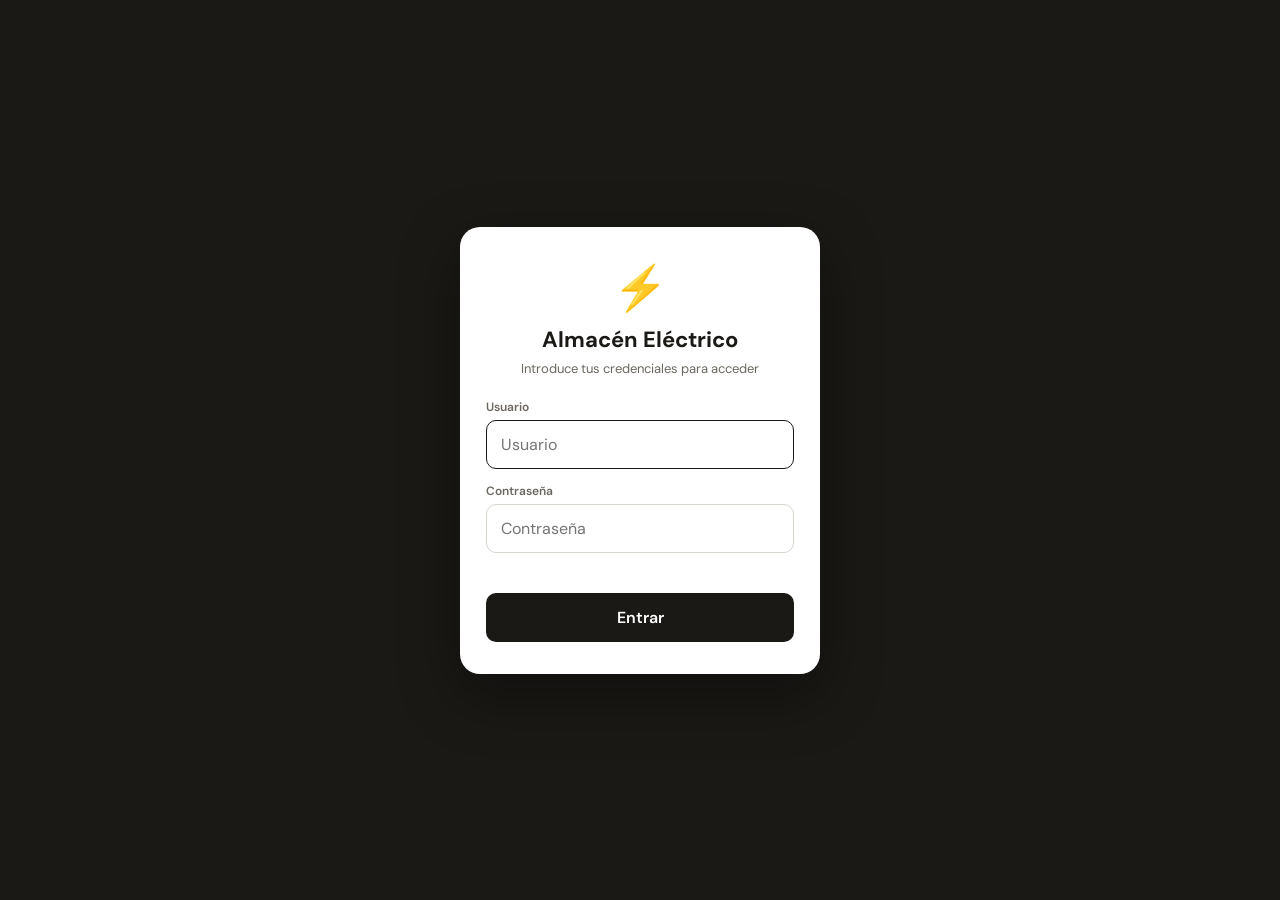
==== almacen-electrico/index.html @ 07e80a96 "fix: SQL y funcion bright-worker - arreglos de la revision ECC SQL: S-M1 (limite de config con octet" ====
﻿<!DOCTYPE html>
<html lang="es">
<head>
<meta charset="UTF-8">
<meta name="viewport" content="width=device-width, initial-scale=1.0, viewport-fit=cover">
<meta name="apple-mobile-web-app-capable" content="yes">
<meta name="mobile-web-app-capable" content="yes">
<meta name="apple-mobile-web-app-status-bar-style" content="black-translucent">
<meta name="apple-mobile-web-app-title" content="Almacen">
<meta name="theme-color" content="#1a1916">
<link rel="manifest" href="manifest.json" id="manifest-link">
<link rel="icon" href="icons/icon-192.png">
<link rel="apple-touch-icon" href="icons/icon-192.png">
<title>Almacén Eléctrico</title>
<script src="https://cdnjs.cloudflare.com/ajax/libs/qrcodejs/1.0.0/qrcode.min.js" integrity="sha384-3zSEDfvllQohrq0PHL1fOXJuC/jSOO34H46t6UQfobFOmxE5BpjjaIJY5F2/bMnU" crossorigin="anonymous"></script>
<script src="https://cdnjs.cloudflare.com/ajax/libs/html5-qrcode/2.3.8/html5-qrcode.min.js" integrity="sha384-c9d8RFSL+u3exBOJ4Yp3HUJXS4znl9f+z66d1y54ig+ea249SpqR+w1wyvXz/lk+" crossorigin="anonymous"></script>
<script src="https://cdnjs.cloudflare.com/ajax/libs/exceljs/4.4.0/exceljs.min.js" integrity="sha384-Pqp51FUN2/qzfxZxBCtF0stpc9ONI6MYZpVqmo8m20SoaQCzf+arZvACkLkirlPz" crossorigin="anonymous"></script>
<script src="https://cdnjs.cloudflare.com/ajax/libs/jspdf/2.5.1/jspdf.umd.min.js" integrity="sha384-JcnsjUPPylna1s1fvi1u12X5qjY5OL56iySh75FdtrwhO/SWXgMjoVqcKyIIWOLk" crossorigin="anonymous"></script>
<script src="https://cdnjs.cloudflare.com/ajax/libs/jspdf-autotable/3.8.2/jspdf.plugin.autotable.min.js" integrity="sha384-fCAW/rDWORTbQXSiB7mOg0QtQ5c+r0f544y6XoKjuVva0nMBlCpNUjiFeG5iMdS3" crossorigin="anonymous"></script>
<script src="https://cdn.jsdelivr.net/npm/@supabase/supabase-js@2.45.4/dist/umd/supabase.min.js" integrity="sha384-GFr3yTh5lJznCbZfpTtXnwboFsxqtTQoeTZCRHhE0579KrRmlCzen5AA8ohaB5ug" crossorigin="anonymous"></script>
<link href="https://fonts.googleapis.com/css2?family=DM+Mono:wght@400;500&family=DM+Sans:wght@300;400;500;600;700&display=swap" rel="stylesheet">
<link rel="stylesheet" href="../shared/app.css">
</head>
<body>
<div id="warehouse-screen">
  <div class="wh-box">
    <h1>Elige el almacén</h1>
    <p class="login-sub">¿A qué almacén quieres acceder?</p>
    <button class="wh-btn" onclick="selectWarehouse('electrico')">
      <span class="wh-ic">⚡</span><span class="wh-tx">Almacén Eléctrico<small>Material eléctrico</small></span>
    </button>
    <button class="wh-btn" onclick="selectWarehouse('mecanico')">
      <span class="wh-ic">🔧</span><span class="wh-tx">Almacén Mecánico<small>Material mecánico</small></span>
    </button>
  </div>
</div>
<div id="login-screen">
  <div class="login-box">
    <div class="login-logo" id="login-logo-icon">⚡</div>
    <h1 id="login-title">Almacén Eléctrico</h1>
    <p class="login-sub">Introduce tus credenciales para acceder</p>
    <div class="login-fg"><label>Usuario</label><input type="text" id="login-user" autocomplete="username" placeholder="Usuario"></div>
    <div class="login-fg"><label>Contraseña</label><input type="password" id="login-pass" autocomplete="current-password" placeholder="Contraseña" onkeydown="if(event.key==='Enter')doLogin()"></div>
    <div id="login-error" class="login-error"></div>
    <button class="login-btn" onclick="doLogin()">Entrar</button>
    <!-- Esta copia de la app es exclusiva del Almacén Eléctrico; no se permite cambiar de almacén -->
  </div>
</div>
<div class="app" id="app-root" style="display:none;">
  <div class="topbar">
    <div class="logo" id="topbar-logo">⚡ Almacén Eléctrico</div>
    <div class="actions">
      <button class="sync-badge" id="sync-badge" onclick="cloudOK?manualSync():showPage('ajustes')" title="Estado de sincronización (toca para sincronizar o configurar la nube)" aria-label="Estado de sincronización">
        <span class="sync-dot" id="sync-dot"></span><span id="sync-text">…</span>
      </button>
      <button class="icon-btn" onclick="openScanner()" title="Escanear QR" aria-label="Escanear QR">
        <svg fill="none" stroke="currentColor" viewBox="0 0 24 24"><rect x="3" y="3" width="6" height="6" rx="1" stroke-width="1.8"/><rect x="15" y="3" width="6" height="6" rx="1" stroke-width="1.8"/><rect x="3" y="15" width="6" height="6" rx="1" stroke-width="1.8"/><path d="M15 15h.01M19 15h.01M15 19h.01M19 19h.01" stroke-width="2" stroke-linecap="round"/></svg>
      </button>
    </div>
    <div class="whbar" id="whbar"></div>
    <div class="offline-bar" id="offline-bar" style="display:none;">📵 Sin conexión: solo consulta. No se puede cambiar nada hasta que vuelva la cobertura.</div>
  </div>

  <div class="brandbar">
    <img src="[data-uri]" alt="Spontex" class="brand-logo">
    <img src="[data-uri]" alt="Newell Brands" class="brand-logo">
  </div>

  <div class="page active" id="page-inicio">
    <div class="page-title">Inicio</div>
    <div class="page-sub">Resumen del almacén</div>
    <div id="onboarding-guide" class="onboarding-hint" style="display:none;">
      <strong>⚡ Primeros pasos</strong>
      <ol>
        <li>Ve a <strong>Ajustes → Estanterías → Gestionar</strong> para crear tus estanterías</li>
        <li>Pulsa el botón <strong>+</strong> para añadir tu primer material</li>
        <li>Usa <strong>Buscar</strong> para encontrar cualquier artículo</li>
      </ol>
    </div>
    <div id="home-sync-warn" style="display:none;background:var(--orange-bg,#fff3e0);color:var(--orange-text,#b06000);border-radius:10px;padding:10px 14px;font-size:12.5px;margin-bottom:12px;">⚠️ No se ha podido conectar con la nube. Lo que ves puede no incluir movimientos hechos desde otros dispositivos.</div>
    <div id="home-pending-warn" style="display:none;background:var(--orange-bg,#fff3e0);color:var(--orange-text,#b06000);border-radius:10px;padding:10px 14px;font-size:12.5px;margin-bottom:12px;"></div><div id="home-hist-warn" style="display:none;background:var(--orange-bg,#fff3e0);color:var(--orange-text,#b06000);border-radius:10px;padding:10px 14px;font-size:12.5px;margin-bottom:12px;">⚠️ No se pudo leer el historial de la nube. Las listas y el gráfico solo muestran los movimientos de este dispositivo pendientes de subir y pueden estar incompletos.</div>
    <button class="btn btn-block" style="margin-bottom:12px;" onclick="syncAndRenderHome()">🔄 Sincronizar ahora</button>
    <button class="inv-scan-btn" id="btn-scan-invoice" onclick="document.getElementById('inv-file').click()" style="display:none;"><svg width="20" height="20" fill="none" stroke="currentColor" viewBox="0 0 24 24"><path d="M9 12h6M9 16h6M4 4h16v16H4z" stroke-width="1.7" stroke-linecap="round"/></svg>Escanear factura con IA</button>
    <input type="file" id="inv-file" accept="image/*,application/pdf" style="display:none;" onchange="handleInvoiceFile(event)">
    <div class="stats">
      <div class="stat"><div class="l">Referencias</div><div class="v" id="s-total">0</div></div>
      <div class="stat"><div class="l">Ubicaciones usadas</div><div class="v" id="s-locs">0</div></div>
      <div class="stat stat-btn" id="stat-low" onclick="setAlertFilter('low')"><div class="l">Stock bajo</div><div class="v warn" id="s-low">0</div></div>
      <div class="stat stat-btn" id="stat-out" onclick="setAlertFilter('out')"><div class="l">Sin stock</div><div class="v danger" id="s-out">0</div></div>
    </div>
    <div class="card"><div class="card-h" id="alerts-title">Alertas de stock</div><div id="alerts-list"></div></div>
    <div class="chart-wrap" id="home-chart-wrap">
      <div class="chart-title">Movimientos — últimos 6 meses</div>
      <div class="chart-bars" id="home-chart-bars"></div>
      <div class="chart-legend">
        <span><span class="chart-leg-dot" style="background:#22c55e"></span>Entradas</span>
        <span><span class="chart-leg-dot" style="background:#ef4444"></span>Salidas</span>
      </div>
    </div>
    <div class="card">
      <div class="card-h">Entradas · últimos 3 meses</div>
      <div id="home-entradas" class="mov-home-list"></div>
    </div>
    <div class="card">
      <div class="card-h">Salidas · últimos 3 meses</div>
      <div id="home-salidas" class="mov-home-list"></div>
    </div>
  </div>

  <div class="page" id="page-buscar">
    <div class="page-title">Buscar</div>
    <div class="page-sub">Encuentra material por nombre o categoría</div>
    <div id="search-history-row" class="search-history"></div>
    <div class="search-bar"><input type="text" id="search-input" placeholder="Buscar nombre, referencia, marca..." oninput="onSearchInput()"><button class="btn" style="padding:13px 14px;" onclick="document.getElementById('ai-photo-file').click()" title="Buscar por foto con IA"><svg width="20" height="20" fill="none" stroke="currentColor" viewBox="0 0 24 24"><path d="M3 9a2 2 0 012-2h.93a2 2 0 001.66-.9l.82-1.2A2 2 0 0110.07 4h3.86a2 2 0 011.66.9l.82 1.2a2 2 0 001.66.9H19a2 2 0 012 2v9a2 2 0 01-2 2H5a2 2 0 01-2-2z" stroke-width="1.7"/><circle cx="12" cy="13" r="3" stroke-width="1.7"/></svg></button></div>
    <input type="file" id="ai-photo-file" accept="image/*" capture="environment" style="display:none;" onchange="handleAIPhoto(event)">
    <div class="seg"><button id="view-gallery" class="active" onclick="setView('gallery')">Galería</button><button id="view-list" onclick="setView('list')">Lista</button></div>
    <button class="btn btn-sm" id="btn-select-mode" onclick="toggleSelectMode()" style="width:100%;margin-bottom:14px;">Seleccionar varios</button>
    <div class="cats" id="cats"></div>
    <div id="items-container"></div>
    <div id="search-pagination" class="pagination"></div>
  </div>

  <div class="page" id="page-mapa">
    <div class="page-head-row">
      <div><div class="page-title">Mapa</div><div class="page-sub" id="map-sub">Plano del almacén</div></div>
      <div style="display:flex;gap:8px;">
        <button class="btn btn-sm" id="map-print-btn" onclick="printMap()">
          <svg fill="none" stroke="currentColor" viewBox="0 0 24 24"><path d="M6 9V2h12v7M6 18H4a2 2 0 01-2-2v-5a2 2 0 012-2h16a2 2 0 012 2v5a2 2 0 01-2 2h-2M6 14h12v8H6z" stroke-width="1.8" stroke-linecap="round" stroke-linejoin="round"/></svg>Imprimir
        </button>
        <button class="btn btn-sm" id="map-edit-btn" onclick="toggleMapEdit()">
          <svg fill="none" stroke="currentColor" viewBox="0 0 24 24"><path d="M11 4H4a2 2 0 00-2 2v14a2 2 0 002 2h14a2 2 0 002-2v-7" stroke-width="1.8" stroke-linecap="round"/><path d="M18.5 2.5a2.12 2.12 0 013 3L12 15l-4 1 1-4z" stroke-width="1.8" stroke-linejoin="round"/></svg>Editar plano
        </button>
      </div>
    </div>
    <div class="map-toolbar" id="map-toolbar" style="display:none;">
      <button class="btn btn-sm btn-primary" onclick="addMapShelf()">+ Estantería</button>
      <button class="btn btn-sm" onclick="addMapAisle()">+ Pasillo / etiqueta</button>
      <button class="btn btn-sm" onclick="saveMapLayout()">✓ Guardar plano</button>
      <button class="btn btn-sm" onclick="cancelMapEdit()">Cancelar</button>
      <span style="display:flex;align-items:center;gap:6px;font-size:12px;color:var(--text2);margin-left:4px;">
        Tamaño:
        <input type="number" id="map-w" min="10" max="120" style="width:58px;padding:6px;border:1px solid var(--border2);border-radius:6px;font-size:12px;" onchange="setMapSize()" title="Ancho en cuadritos">
        ×
        <input type="number" id="map-h" min="10" max="120" style="width:58px;padding:6px;border:1px solid var(--border2);border-radius:6px;font-size:12px;" onchange="setMapSize()" title="Alto en cuadritos">
        cuadritos
      </span>
    </div>
    <div class="map-hint" id="map-hint" style="display:none;">Arrastra las cajas para colocarlas. Tira de la esquina inferior derecha para cambiar el tamaño. Toca una estantería para renombrarla o cambiar sus baldas. La × roja la elimina.</div>
    <div style="display:flex;gap:14px;margin-bottom:16px;flex-wrap:wrap;font-size:12px;">
      <span style="display:flex;align-items:center;gap:5px;"><span class="balda-dot occ"></span>Ocupada</span>
      <span style="display:flex;align-items:center;gap:5px;"><span class="balda-dot low"></span>Stock bajo</span>
      <span style="display:flex;align-items:center;gap:5px;"><span class="balda-dot out"></span>Sin stock</span>
      <span style="display:flex;align-items:center;gap:5px;"><span class="balda-dot"></span>Vacía</span>
    </div>
    <div class="map-scroll" id="map-scroll"><div class="map-canvas" id="map-canvas"></div><div id="map-empty-hint" class="map-empty-hint"><svg fill="none" viewBox="0 0 24 24" stroke="currentColor"><path stroke-linecap="round" stroke-linejoin="round" stroke-width="1.5" d="M19 11H5m14 0a2 2 0 012 2v6a2 2 0 01-2 2H5a2 2 0 01-2-2v-6a2 2 0 012-2m14 0V9a2 2 0 00-2-2M5 11V9a2 2 0 012-2m0 0V5a2 2 0 012-2h6a2 2 0 012 2v2M7 7h10"/></svg><p>No hay estanterías en el plano.<br>Crea una para empezar a organizar el almacén.</p><button class="map-empty-btn" onclick="goAjustes()">+ Gestionar estanterías</button></div></div>
    <div id="map-list-fallback" style="margin-top:16px;"></div>
  </div>

  <div class="page" id="page-ajustes">
    <div class="page-title">Ajustes</div>
    <div class="page-sub">Copias de seguridad y configuración</div>
    <div class="card"><div class="card-h">Estado de la nube</div>
      <div style="padding:16px;">
        <p id="cloud-status" style="font-size:14px;font-weight:600;margin-bottom:12px;">○ Comprobando conexión...</p>
        <p style="font-size:13px;color:var(--text2);margin-bottom:14px;line-height:1.5;"><strong>↓ Descargar:</strong> trae los cambios hechos en otros dispositivos (sobrescribe lo de este dispositivo).<br><strong>↑ Subir:</strong> envía los datos de este dispositivo a la nube (úsalo si has corregido algo aquí).</p>
        <button class="btn btn-block btn-primary" style="margin-bottom:8px;" onclick="manualSync()">↓ Descargar de la nube</button>
        <button class="btn btn-block" onclick="pushToCloud()">↑ Subir este dispositivo a la nube</button>
      </div>
    </div>
    <div class="card"><div class="card-h">Copia de seguridad</div>
      <div style="padding:16px;">
        <p style="font-size:13px;color:var(--text2);margin-bottom:14px;line-height:1.5;">Los datos se guardan dentro de esta tablet. Exporta una copia regularmente y guárdala en un USB o envíatela por correo. Si cambias de tablet, importa el archivo para recuperar todo.</p>
        <button class="btn btn-block btn-primary" style="margin-bottom:10px;" onclick="exportData()">Exportar copia (este almacén)</button>
        <button class="btn btn-block" style="margin-bottom:10px;" onclick="exportBoth()">Copia de los DOS almacenes</button>
        <label class="btn btn-block" style="margin-bottom:10px;">Importar copia<input type="file" accept=".json" onchange="importData(event)" style="display:none;"></label>
        <button class="btn btn-block" onclick="exportExcel()" id="btn-excel">
          <svg fill="none" stroke="currentColor" viewBox="0 0 24 24"><path d="M9 17v-6h6v6M3 7h18M5 7v12a2 2 0 002 2h10a2 2 0 002-2V7" stroke-width="1.8" stroke-linecap="round"/></svg>
          Exportar a Excel (con imágenes)
        </button>
        <button class="btn btn-block" style="margin-top:10px;" onclick="exportMovimientos()" id="btn-mov">
          <svg fill="none" stroke="currentColor" viewBox="0 0 24 24"><path d="M4 6h16M4 12h16M4 18h10" stroke-width="1.8" stroke-linecap="round"/><path d="M17 15l3 3-3 3" stroke-width="1.8" stroke-linecap="round"/></svg>
          Exportar movimientos (entradas/salidas)
        </button>
        <button class="btn btn-block" style="margin-top:10px;" onclick="diagnosticoMovimientos()" id="btn-diag">
          <svg fill="none" stroke="currentColor" viewBox="0 0 24 24"><path d="M12 9v4m0 4h.01M10.29 3.86L1.82 18a2 2 0 001.71 3h16.94a2 2 0 001.71-3L13.71 3.86a2 2 0 00-3.42 0z" stroke-width="1.8" stroke-linecap="round" stroke-linejoin="round"/></svg>
          Diagnóstico de movimientos en la nube
        </button>
      </div>
    </div>
    <div class="card"><div class="card-h">Costes y valorización</div>
      <div style="padding:16px;">
        <p style="font-size:13px;color:var(--text2);margin-bottom:14px;line-height:1.5;">Consulta el valor del almacén y el gasto mensual en entradas y salidas de material, y exporta un informe en PDF.</p>
        <button class="btn btn-block btn-primary" onclick="goCostes()">
          <svg fill="none" stroke="currentColor" viewBox="0 0 24 24"><path d="M12 1v22M17 5H9.5a3.5 3.5 0 000 7h5a3.5 3.5 0 010 7H6" stroke-width="1.8" stroke-linecap="round"/></svg>
          Ver costes del almacén
        </button>
      </div>
    </div>
    <div class="card"><div class="card-h">Etiquetas QR</div>
      <div style="padding:16px;">
        <p style="font-size:13px;color:var(--text2);margin-bottom:14px;line-height:1.5;">Imprime etiquetas adhesivas con el QR, nombre, referencia y ubicación de cada material, en hojas A4 de pegatinas.</p>
        <button class="btn btn-block btn-primary" onclick="openLabels()">
          <svg fill="none" stroke="currentColor" viewBox="0 0 24 24"><path d="M6 9V2h12v7M6 18H4a2 2 0 01-2-2v-5a2 2 0 012-2h16a2 2 0 012 2v5a2 2 0 01-2 2h-2M6 14h12v8H6z" stroke-width="1.7" stroke-linejoin="round"/></svg>
          Imprimir etiquetas
        </button>
      </div>
    </div>
    <div class="card"><div class="card-h"><span>Estanterías</span><button class="btn btn-sm" onclick="openShelfManager()">Gestionar</button></div>
      <div style="padding:16px;" id="shelf-summary"></div>
    </div>
    <div class="card"><div class="card-h">Categorías</div><div style="padding:16px;" id="cat-manage"></div></div>
    <div class="card"><div class="card-h">Datos</div>
      <div style="padding:16px;">
        <button class="btn btn-block" onclick="loadDemo()" style="margin-bottom:10px;">Cargar datos de ejemplo</button>
        <button class="btn btn-block btn-danger" onclick="askWipe()">Borrar todo el inventario</button>
      </div>
    </div>
    <div class="card"><div class="card-h">Seguridad y contraseñas</div>
      <div style="padding:16px;">
        <p id="sec-help" style="font-size:13px;color:var(--text2);margin-bottom:14px;line-height:1.5;">Una sola contraseña protege Ajustes, eliminar artículos y movimientos, y mover material entre almacenes. Aquí puedes cambiarla y gestionar los accesos de los almacenes.</p>
        <button class="btn btn-block btn-primary" style="margin-bottom:10px;" onclick="openChangePass()">Cambiar contraseña de Ajustes</button>
        <button class="btn btn-block" style="margin-bottom:10px;" onclick="openUsers()">Usuario y contraseñas de almacenes</button>
        <button class="btn btn-block" onclick="lockAdmin()">Bloquear Ajustes ahora</button>
      </div>
    </div>
    <div class="card"><div class="card-h">Sesión</div>
      <div style="padding:16px;">
        <p style="font-size:13px;color:var(--text2);margin-bottom:14px;line-height:1.5;">Cierra la sesión en este dispositivo. La próxima vez pedirá usuario y contraseña.</p>
        <button class="btn btn-block" onclick="logout()">Cerrar sesión</button>
      </div>
    </div>
    <p style="text-align:center;font-size:11px;color:var(--text3);margin-top:20px;">Almacén Eléctrico · funciona sin internet</p>
  </div>

  <div class="page" id="page-labels">
    <div class="page-head-row">
      <div><div class="page-title">Etiquetas QR</div><div class="page-sub" id="labels-sub">Selecciona y imprime</div></div>
      <button class="btn btn-sm" onclick="showPage('ajustes')">← Volver</button>
    </div>
    <div class="label-tabs">
      <button class="label-tab active" id="ltab-all" onclick="setLabelTab('all')">Todas</button>
      <button class="label-tab" id="ltab-pending" onclick="setLabelTab('pending')">Sin imprimir <span class="lt-badge" id="pending-count">0</span></button>
    </div>
    <div class="search-bar">
      <input type="text" id="label-search" placeholder="Buscar nombre, referencia, marca..." oninput="renderLabels()">
      <button class="btn" id="label-search-clear" onclick="clearLabelSearch()" title="Limpiar búsqueda" style="padding:13px 14px;display:none;"><svg width="20" height="20" fill="none" stroke="currentColor" viewBox="0 0 24 24"><path d="M18 6L6 18M6 6l12 12" stroke-width="2" stroke-linecap="round"/></svg></button>
    </div>
    <div class="label-filters">
      <select class="lf-sel" id="lf-shelf" onchange="onLabelShelfChange()"><option value="">Toda estanter&iacute;a</option></select>
      <select class="lf-sel" id="lf-balda" onchange="applyLabelFilters()"><option value="">Toda balda</option></select>
      <select class="lf-sel" id="lf-cat" onchange="applyLabelFilters()"><option value="">Toda categor&iacute;a</option></select>
      <button class="btn btn-sm" id="lf-clear" onclick="clearLabelFilters()" style="display:none;">Limpiar</button>
    </div>
    <div class="label-actions">
      <button class="btn btn-sm" onclick="labelSelectAll(true)">Seleccionar todas</button>
      <button class="btn btn-sm" onclick="labelSelectAll(false)">Quitar selección</button>
      <span style="flex:1;"></span>
      <span style="font-size:13px;color:var(--text2);align-self:center;"><strong id="label-list-count">0</strong> art. · <span id="label-sel-count">0</span> sel.</span>
    </div>
    <div id="labels-list"></div>
    <div style="position:sticky;bottom:80px;padding-top:12px;">
      <button class="btn btn-block btn-primary" onclick="printLabels()">
        <svg fill="none" stroke="currentColor" viewBox="0 0 24 24"><path d="M6 9V2h12v7M6 18H4a2 2 0 01-2-2v-5a2 2 0 012-2h16a2 2 0 012 2v5a2 2 0 01-2 2h-2M6 14h12v8H6z" stroke-width="1.7" stroke-linejoin="round"/></svg>
        Imprimir seleccionadas (<span id="print-count">0</span>)
      </button>
    </div>
  </div>

  <div class="page" id="page-costes">
    <div class="page-head-row">
      <div><div class="page-title">Costes</div><div class="page-sub">Valor del almacén y gasto mensual</div></div>
      <button class="btn btn-sm" onclick="showPage('ajustes')">← Volver</button>
    </div>
    <div id="cos-sync-warn" style="display:none;background:var(--orange-bg,#fff3e0);color:var(--orange-text,#b06000);border-radius:10px;padding:10px 14px;font-size:12.5px;margin-bottom:12px;">⚠️ No se ha podido conectar con la nube. Lo que ves puede no incluir movimientos hechos desde otros dispositivos.</div><div id="cos-hist-warn" style="display:none;background:var(--orange-bg,#fff3e0);color:var(--orange-text,#b06000);border-radius:10px;padding:10px 14px;font-size:12.5px;margin-bottom:12px;">⚠️ No se pudo leer el historial de la nube: no se muestran cifras (serían parciales) ni se puede generar el PDF.</div>
    <button class="btn btn-block" style="margin-bottom:12px;" onclick="syncAndRenderCostes()">🔄 Sincronizar ahora</button>
    <div class="search-bar">
      <select class="lf-sel" id="cos-month" onchange="renderCostes()" style="flex:1;"></select>
      <select class="lf-sel" id="cos-year" onchange="renderCostes()"></select>
    </div>
    <div class="stats">
      <div class="stat"><div class="l">Entradas del mes</div><div class="v" id="cos-in">0,00 €</div></div>
      <div class="stat"><div class="l">Salidas del mes</div><div class="v" id="cos-out">0,00 €</div></div>
      <div class="stat"><div class="l">Compras del mes</div><div class="v" id="cos-compras">0,00 €</div></div>
      <div class="stat"><div class="l">Valor actual almacén</div><div class="v" id="cos-total">0,00 €</div><div style="font-size:11px;color:var(--text3);margin-top:4px;" id="cos-total-sub"></div></div>
    </div>
    <div class="card">
      <div class="card-h">Entradas del mes</div>
      <div id="cos-entradas" class="mov-home-list"></div>
    </div>
    <div class="card">
      <div class="card-h">Salidas del mes</div>
      <div id="cos-salidas" class="mov-home-list"></div>
    </div>
    <button class="btn btn-block btn-primary" style="margin-top:6px;margin-bottom:14px;" onclick="exportCostesPDF()" id="btn-costes-pdf">
      <svg fill="none" stroke="currentColor" viewBox="0 0 24 24"><path d="M14 2H6a2 2 0 00-2 2v16a2 2 0 002 2h12a2 2 0 002-2V8z" stroke-width="1.7" stroke-linejoin="round"/><path d="M14 2v6h6" stroke-width="1.7" stroke-linejoin="round"/></svg>
      Exportar informe en PDF
    </button>
  </div>

  <div class="bottomnav">
    <button class="navbtn active" id="nav-inicio" onclick="showPage('inicio')"><svg fill="none" stroke="currentColor" viewBox="0 0 24 24"><path d="M3 9l9-7 9 7v11a2 2 0 01-2 2H5a2 2 0 01-2-2z" stroke-width="1.8" stroke-linejoin="round"/></svg><span>Inicio</span></button>
    <button class="navbtn" id="nav-buscar" onclick="showPage('buscar')"><svg fill="none" stroke="currentColor" viewBox="0 0 24 24"><circle cx="11" cy="11" r="7" stroke-width="1.8"/><path d="m20 20-3-3" stroke-width="1.8" stroke-linecap="round"/></svg><span>Buscar</span></button>
    <button class="navbtn add-btn" onclick="openAddForm()"><span class="plus"><svg fill="none" stroke="currentColor" viewBox="0 0 24 24"><path d="M12 5v14M5 12h14" stroke-width="2.2" stroke-linecap="round"/></svg></span></button>
    <button class="navbtn" id="nav-mapa" onclick="showPage('mapa')"><svg fill="none" stroke="currentColor" viewBox="0 0 24 24"><path d="M3 6l6-3 6 3 6-3v15l-6 3-6-3-6 3z" stroke-width="1.8" stroke-linejoin="round"/><path d="M9 3v15M15 6v15" stroke-width="1.8"/></svg><span>Mapa</span></button>
    <button class="navbtn" id="nav-ajustes" onclick="goAjustes()"><svg fill="none" stroke="currentColor" viewBox="0 0 24 24"><circle cx="12" cy="12" r="3" stroke-width="1.8"/><path d="M19.4 15a1.65 1.65 0 00.33 1.82l.06.06a2 2 0 11-2.83 2.83l-.06-.06a1.65 1.65 0 00-1.82-.33 1.65 1.65 0 00-1 1.51V21a2 2 0 11-4 0v-.09A1.65 1.65 0 009 19.4a1.65 1.65 0 00-1.82.33l-.06.06a2 2 0 11-2.83-2.83l.06-.06a1.65 1.65 0 00.33-1.82 1.65 1.65 0 00-1.51-1H3a2 2 0 110-4h.09A1.65 1.65 0 004.6 9a1.65 1.65 0 00-.33-1.82l-.06-.06a2 2 0 112.83-2.83l.06.06a1.65 1.65 0 001.82.33H9a1.65 1.65 0 001-1.51V3a2 2 0 114 0v.09a1.65 1.65 0 001 1.51 1.65 1.65 0 001.82-.33l.06-.06a2 2 0 112.83 2.83l-.06.06a1.65 1.65 0 00-.33 1.82V9a1.65 1.65 0 001.51 1H21a2 2 0 110 4h-.09a1.65 1.65 0 00-1.51 1z" stroke-width="1.8"/></svg><span>Ajustes</span></button>
  </div>
</div>

<!-- Visor de imagen a pantalla completa -->
<div id="photo-viewer" onclick="closePhotoViewer()">
  <span class="pv-close">×</span>
  <img id="pv-img" src="" alt="">
</div>

<!-- Contenedor de impresión de etiquetas (oculto salvo al imprimir) -->
<div id="print-area"><div class="labels-sheet" id="labels-sheet"></div></div>

<!-- Contenedor de impresión del mapa (oculto salvo al imprimir) -->
<div id="map-print-area">
  <div class="map-print-header">
    <span class="map-print-title" id="map-print-title"></span>
    <div class="map-print-legend">
      <span><span class="balda-dot occ"></span>Ocupada</span>
      <span><span class="balda-dot low"></span>Stock bajo</span>
      <span><span class="balda-dot out"></span>Sin stock</span>
      <span><span class="balda-dot"></span>Vacía</span>
    </div>
  </div>
  <div class="map-print-canvas-wrap"></div>
</div>

<div class="modal-bg" id="modal-detail">
  <div class="modal">
    <div class="modal-handle"></div>
    <div class="modal-photo" id="detail-photo"></div>
    <h2 id="detail-name"></h2>
    <div class="msub" id="detail-cat"></div>
    <div class="stock-big"><div class="n" id="detail-stock">0</div><div class="u">unidades en stock</div></div>
    <div style="font-size:12px;color:var(--text2);margin-bottom:6px;">Uso / devolución <strong>— se valora con el precio actual del artículo</strong></div>
    <div class="fr" style="margin-bottom:14px;">
      <button class="btn" style="font-size:18px;padding:16px;" onclick="stepPending(-1)">− Quitar 1</button>
      <button class="btn btn-primary" style="font-size:18px;padding:16px;" onclick="stepPending(1)">+ Añadir 1</button>
    </div>
    <div id="pending-box" style="display:none;background:var(--surface2);border:1px solid var(--border);border-radius:var(--radius);padding:12px 14px;margin-bottom:14px;">
      <div style="font-size:15px;line-height:1.45;">Vas a <strong id="pending-verb"></strong> <strong id="pending-qty"></strong> · quedarán <strong id="pending-result"></strong></div>
      <div class="fr" style="margin-top:10px;">
        <button class="btn" onclick="cancelPending()">Cancelar</button>
        <button class="btn btn-primary" id="pending-confirm-btn" onclick="confirmPending()">Confirmar movimiento</button>
      </div>
    </div>
    <div class="fg" id="adjust-qty-group">
      <label class="fl">Ajustar cantidad concreta</label>
      <div class="stepper"><button onclick="stepAdjust(-1)">−</button><div class="val" id="adjust-val">0</div><button onclick="stepAdjust(1)">+</button></div>
      <button class="btn btn-block btn-primary" style="margin-top:10px;" onclick="applyAdjust()">Guardar cantidad</button>
    </div>
    <button class="btn btn-block" style="margin-top:12px;" onclick="openPurchase()">📦 Entrada de compra (con coste)</button>
    <div id="detail-info"></div>
    <div id="price-history-box"></div>
    <div class="fr" style="margin-top:16px;">
      <button class="btn" onclick="showQR()">Ver QR</button>
      <button class="btn" onclick="editCurrentItem()">Editar</button>
    </div>
    <button class="btn btn-block" style="margin-top:10px;" onclick="openLocate()">📍 Ver ubicación</button>
    <button class="btn btn-block" id="btn-move-wh" style="margin-top:10px;" onclick="moveToOtherWarehouse()">Mover a otro almacén</button>
    <button class="btn btn-block btn-danger" style="margin-top:10px;" onclick="askDelete()">Eliminar artículo</button>
    <button class="btn btn-block" style="margin-top:10px;" onclick="closeModal('modal-detail')">Cerrar</button>
  </div>
</div>

<div class="modal-bg" id="modal-form">
  <div class="modal">
    <div class="modal-handle"></div>
    <h2 id="form-title">Añadir material</h2>
    <div class="msub">Completa los datos del componente</div>
    <div class="fg"><label class="fl">Foto</label><div id="photo-zone"></div>
      <input type="file" id="photo-file" accept="image/*" capture="environment" style="display:none;" onchange="handlePhoto(event)"></div>
    <div class="fg">
      <button type="button" class="btn btn-block" id="ai-fill-btn" onclick="document.getElementById('ai-fill-file').click()">
        <svg fill="none" stroke="currentColor" viewBox="0 0 24 24"><path d="M12 3l1.6 4.4L18 9l-4.4 1.6L12 15l-1.6-4.4L6 9l4.4-1.6z" stroke-width="1.6" stroke-linejoin="round"/><path d="M18 14l.8 2.2L21 17l-2.2.8L18 20l-.8-2.2L15 17l2.2-.8z" stroke-width="1.6" stroke-linejoin="round"/></svg>
        Rellenar con IA desde foto
      </button>
      <input type="file" id="ai-fill-file" accept="image/*" capture="environment" style="display:none;" onchange="aiFillFromPhoto(event)">
      <div class="msub" id="ai-fill-status" style="margin:8px 0 0;line-height:1.45;">Opcional: haz una foto de la etiqueta/referencia y la IA rellena los datos (tú los revisas). Esta foto no se guarda.</div>
    </div>
    <div class="fg"><label class="fl">Nombre *</label><input type="text" class="fi" id="f-name" placeholder="Ej: Relé térmico Schneider LRD10" oninput="validateAddForm()"></div>
    <div class="fg"><label class="fl">Categoría *</label><select class="fi" id="f-cat" onchange="checkNewCat();renderCatChips();"></select></div>
    <div class="fg" id="newcat-zone" style="display:none;"><label class="fl">Nueva categoría</label><input type="text" class="fi" id="f-newcat" placeholder="Nombre de la nueva categoría"></div>
    <div class="fg"><label class="fl">Familias adicionales (opcional)</label><div class="msub" style="margin:0 0 8px;">Toca para añadir el material a más familias. Aparecerá al filtrar por cualquiera de ellas.</div><div id="f-cats-chips" class="cats-chips"></div></div>
    <div class="fr">
      <div class="fg"><label class="fl">Estantería *</label><select class="fi" id="f-shelf" onchange="updateBaldaOptions()"></select></div>
      <div class="fg"><label class="fl">Balda *</label><select class="fi" id="f-balda" onchange="updatePosOptions()"></select></div>
    </div>
    <div class="fg" id="f-pos-group" style="display:none;"><label class="fl">Hueco / gaveta (opcional)</label><select class="fi" id="f-pos"></select></div>
    <div class="fr">
      <div class="fg"><label class="fl">Stock</label><input type="number" class="fi" id="f-stock" placeholder="0" min="0"></div>
      <div class="fg"><label class="fl">Stock mínimo</label><input type="number" class="fi" id="f-min" placeholder="2" min="0"></div>
    </div>
    <div class="msub" style="margin:-6px 0 6px;">Pon el mínimo en <strong>0</strong> si ya no quieres tener este artículo en almacén: no aparecerá como stock bajo ni sin stock.</div>
    <div class="fr">
      <div class="fg" id="f-precio-group"><label class="fl">Precio por unidad (€) <span style="font-weight:400;color:var(--text3);">— opcional</span></label><input type="number" step="0.01" min="0" class="fi" id="f-precio" placeholder="0,00"></div>
      <div class="fg"><label class="fl">Referencia</label><input type="text" class="fi" id="f-ref" placeholder="Ej: LRD10"></div>
      <div class="fg"><label class="fl">Marca</label><input type="text" class="fi" id="f-brand" placeholder="Ej: Schneider"></div>
    </div>
    <div class="fg"><label class="fl">Equipo / máquina donde se usa</label><input type="text" class="fi" id="f-machine" placeholder="Ej: Línea 3, prensa hidráulica..."></div>
    <div class="fg"><label class="fl">Notas</label><input type="text" class="fi" id="f-notes" maxlength="1999" placeholder="Voltaje, amperios, observaciones..."></div>
    <button class="btn btn-block btn-primary" onclick="saveItem()">Guardar</button>
    <button class="btn btn-block" style="margin-top:10px;" onclick="_invCreateIdx!==null?cancelInvoiceCreate():closeModal('modal-form')">Cancelar</button>
  </div>
</div>

<div class="modal-bg" id="modal-qr">
  <div class="modal">
    <div class="modal-handle"></div>
    <h2>Código QR</h2>
    <div class="msub" id="qr-item-name"></div>
    <div class="qr-display" id="qr-canvas"></div>
    <p style="font-size:13px;color:var(--text2);text-align:center;margin-bottom:16px;">Imprime este QR y pégalo en la caja o ubicación. Escanéalo con el botón QR de arriba para abrir esta ficha al instante.</p>
    <button class="btn btn-block" onclick="closeModal('modal-qr')">Cerrar</button>
  </div>
</div>

<div class="modal-bg" id="modal-scan">
  <div class="modal">
    <div class="modal-handle"></div>
    <h2>Escanear QR</h2>
    <div class="msub">Apunta la cámara al código QR</div>
    <div id="qr-reader"></div>
    <button class="btn btn-block" onclick="closeScanner()">Cancelar</button>
  </div>
</div>

<!-- GESTOR DE ESTANTERÍAS -->
<div class="modal-bg" id="modal-shelves">
  <div class="modal">
    <div class="modal-handle"></div>
    <h2>Gestionar estanterías</h2>
    <div class="msub">Añade, renombra o elimina estanterías y ajusta sus baldas</div>
    <div id="shelf-editor"></div>
    <button class="btn btn-block" style="margin-top:14px;" onclick="addShelf()">
      <svg fill="none" stroke="currentColor" viewBox="0 0 24 24"><path d="M12 5v14M5 12h14" stroke-width="2" stroke-linecap="round"/></svg>Añadir estantería
    </button>
    <button class="btn btn-block btn-primary" style="margin-top:10px;" onclick="saveShelves()">Guardar cambios</button>
    <button class="btn btn-block" style="margin-top:10px;" onclick="closeModal('modal-shelves')">Cancelar</button>
  </div>
</div>

<!-- BÚSQUEDA POR FOTO IA -->
<div class="modal-bg" id="modal-ai">
  <div class="modal">
    <div class="modal-handle"></div>
    <h2>Búsqueda por foto</h2>
    <div class="msub">Identificación del componente con IA</div>
    <div id="ai-photo-preview" style="margin-bottom:16px;"></div>
    <div id="ai-result"></div>
    <button class="btn btn-block" style="margin-top:14px;" onclick="closeModal('modal-ai')">Cerrar</button>
  </div>
</div>

<!-- EXPORTAR A EXCEL: QUÉ EXPORTAR -->
<div class="modal-bg center" id="modal-excel-scope">
  <div class="modal small">
    <h2>Exportar a Excel</h2>
    <div class="msub">¿Qué material quieres incluir en el archivo?</div>
    <button class="btn btn-block btn-primary" style="margin-bottom:8px;" onclick="doExportExcel('all')">Todo el inventario</button>
    <button class="btn btn-block" style="margin-bottom:8px;" onclick="doExportExcel('out')">Solo lo que no hay stock</button>
    <button class="btn btn-block" style="margin-bottom:14px;" onclick="doExportExcel('low')">Solo lo que hay stock bajo</button>
    <button class="btn btn-block" onclick="closeModal('modal-excel-scope')">Cancelar</button>
  </div>
</div>

<!-- POSICIÓN INICIAL DE IMPRESIÓN -->
<div class="modal-bg center" id="modal-start-pos">
  <div class="modal small">
    <h2>Imprimir etiquetas</h2>
    <label style="font-size:12px;font-weight:700;color:var(--text2);text-transform:uppercase;letter-spacing:0.4px;">Tamaño de etiqueta</label>
    <div class="seg" style="margin-top:6px;">
      <button id="lsize-big" class="active" onclick="setLabelSize('big')">70 × 37 mm<br><span style="font-weight:400;font-size:11px;">24 por hoja</span></button>
      <button id="lsize-small" onclick="setLabelSize('small')">48,5 × 25,4 mm<br><span style="font-weight:400;font-size:11px;">44 por hoja</span></button>
    </div>
    <div id="scale-ctrl" style="margin:4px 0 12px;">
      <div style="display:flex;justify-content:space-between;align-items:center;margin-bottom:4px;">
        <label style="font-size:12px;font-weight:700;color:var(--text2);text-transform:uppercase;letter-spacing:0.4px;">Tamaño del contenido</label>
        <strong id="scale-val" style="font-family:'DM Mono',monospace;">100%</strong>
      </div>
      <input type="range" id="scale-range" min="70" max="100" step="1" value="100" oninput="setLabelScale(this.value)" style="width:100%;">
      <div style="font-size:11px;color:var(--text3);margin-top:4px;">Reduce el contenido y lo centra en cada pegatina, sin cambiar el salto entre etiquetas. Útil si la impresora recorta los bordes.</div>
    </div>
    <div class="msub" id="start-desc">Si la hoja ya tiene pegatinas usadas, elige la primera posición libre. Se imprimirá a partir de ahí.</div>
    <div id="start-grid" class="start-grid"></div>
    <div style="font-size:13px;color:var(--text2);text-align:center;margin:4px 0 14px;">Empezar en la posición <strong id="start-pos-num">1</strong></div>
    <div class="fr">
      <button class="btn" onclick="closeModal('modal-start-pos')">Cancelar</button>
      <button class="btn btn-primary" onclick="doPrintLabels()">Imprimir</button>
    </div>
  </div>
</div>

<!-- RANGO DE FECHAS PARA EXPORTAR MOVIMIENTOS -->
<div class="modal-bg center" id="modal-mov-range">
  <div class="modal small">
    <h2>Exportar movimientos</h2>
    <div class="msub">Elige el periodo. Déjalo en "Todo" para exportar el historial completo.</div>
    <div class="seg" style="margin-top:6px;margin-bottom:14px;">
      <button id="movr-all" class="active" onclick="setMovRange('all')">Todo el historial</button>
      <button id="movr-range" onclick="setMovRange('range')">Rango de fechas</button>
    </div>
    <div id="mov-range-fields" style="display:none;">
      <div class="fg"><label>Desde</label><input type="date" class="fi" id="mov-from"></div>
      <div class="fg"><label>Hasta</label><input type="date" class="fi" id="mov-to"></div>
      <div style="font-size:12px;color:var(--text3);margin-bottom:8px;">Se incluyen ambos días completos.</div>
    </div>
    <div class="fr">
      <button class="btn" onclick="closeModal('modal-mov-range')">Cancelar</button>
      <button class="btn btn-primary" onclick="doExportMovimientos()">Exportar</button>
    </div>
  </div>
</div>

<!-- AVISO REIMPRIMIR ETIQUETA MODIFICADA -->
<div class="modal-bg center" id="modal-reprint">
  <div class="modal small">
    <h2>Etiqueta modificada</h2>
    <div class="msub">Has cambiado datos de <strong id="reprint-name"></strong>, que ya estaba impresa. ¿Quieres imprimir la etiqueta otra vez con los datos nuevos?</div>
    <div class="fr">
      <button class="btn" onclick="cancelReprint()">Más tarde</button>
      <button class="btn btn-primary" onclick="goReprint()">Imprimir ahora</button>
    </div>
  </div>
</div>

<!-- EDITAR ESTANTERÍA (desde el mapa) -->
<div class="modal-bg center" id="modal-edit-shelf">
  <div class="modal small">
    <h2>Editar estantería</h2>
    <div class="msub">Cambia el nombre, el código o el número de baldas.</div>
    <div class="fg"><label>Nombre visible</label><input type="text" class="fi" id="es-name" placeholder="Ej: Estantería pasillo A"></div>
    <div class="fg"><label>Código (se usa en las ubicaciones)</label><input type="text" class="fi" id="es-code" placeholder="Ej: 01"></div>
    <div class="fg"><label>Número de baldas</label><input type="number" class="fi" id="es-baldas" min="1" max="20"></div>
    <div class="fr">
      <div class="fg"><label>Ancho (cuadritos)</label><input type="number" class="fi" id="es-w" min="2" max="40"></div>
      <div class="fg"><label>Alto (cuadritos)</label><input type="number" class="fi" id="es-h" min="2" max="40"></div>
    </div>
    <div id="es-warn" style="display:none;font-size:12px;color:var(--text2);background:var(--surface2);border-radius:10px;padding:10px 12px;margin-bottom:12px;line-height:1.4;"></div>
    <div class="fr">
      <button class="btn" onclick="closeModal('modal-edit-shelf')">Cancelar</button>
      <button class="btn btn-primary" onclick="saveEditShelf()">Guardar</button>
    </div>
  </div>
</div>

<!-- EDITAR PASILLO / ETIQUETA -->
<div class="modal-bg center" id="modal-edit-aisle">
  <div class="modal small">
    <h2>Editar etiqueta</h2>
    <div class="msub">Texto del pasillo o etiqueta.</div>
    <div class="fg"><label>Texto</label><input type="text" class="fi" id="ea-label" placeholder="Ej: Pasillo central" onkeydown="if(event.key==='Enter')saveEditAisle()"></div>
    <div class="fr">
      <div class="fg"><label>Ancho (cuadritos)</label><input type="number" class="fi" id="ea-w" min="2" max="40"></div>
      <div class="fg"><label>Alto (cuadritos)</label><input type="number" class="fi" id="ea-h" min="1" max="40"></div>
    </div>
    <div class="fr">
      <button class="btn" onclick="closeModal('modal-edit-aisle')">Cancelar</button>
      <button class="btn btn-primary" onclick="saveEditAisle()">Guardar</button>
    </div>
  </div>
</div>

<!-- CONTRASEÑA PARA BORRAR -->
<div class="modal-bg center" id="modal-pass">
  <div class="modal small">
    <h2>Contraseña requerida</h2>
    <div class="msub">Introduce la contraseña para borrar todo el inventario.</div>
    <div class="fg"><input type="password" class="fi" id="pass-input" placeholder="Contraseña" onkeydown="if(event.key==='Enter')checkWipePass()"></div>
    <div class="fr">
      <button class="btn" onclick="closeModal('modal-pass')">Cancelar</button>
      <button class="btn btn-primary" onclick="checkWipePass()">Continuar</button>
    </div>
  </div>
</div>

<!-- CONTRASEÑA PARA BORRAR LÍNEA DE MOVIMIENTO -->
<div class="modal-bg center" id="modal-mov-del">
  <div class="modal small">
    <h2>Borrar línea</h2>
    <div class="msub" id="mov-del-msg">Introduce la contraseña para borrar esta línea de movimiento.</div>
    <div class="fg"><input type="password" class="fi" id="mov-del-pass" placeholder="Contraseña" onkeydown="if(event.key==='Enter')confirmDeleteMov()"></div>
    <div class="fr">
      <button class="btn" onclick="closeModal('modal-mov-del')">Cancelar</button>
      <button class="btn btn-danger" onclick="confirmDeleteMov()">Borrar línea</button>
    </div>
  </div>
</div>

<!-- INFO / RESULTADO DIAGNÓSTICO -->
<div class="modal-bg center" id="modal-info">
  <div class="modal small">
    <h2 id="info-title">Información</h2>
    <div class="msub" id="info-msg" style="line-height:1.5;"></div>
    <div class="fr">
      <button class="btn btn-primary" onclick="closeModal('modal-info')">Entendido</button>
    </div>
  </div>
</div>

<!-- CONFIRMACIÓN GENÉRICA -->
<div class="modal-bg center" id="modal-confirm">
  <div class="modal small">
    <h2 id="confirm-title">¿Confirmar?</h2>
    <div class="msub" id="confirm-msg"></div>
    <div class="fr">
      <button class="btn" onclick="closeModal('modal-confirm')">Cancelar</button>
      <button class="btn btn-danger" id="confirm-ok">Confirmar</button>
    </div>
  </div>
</div>


<!-- DESBLOQUEO ÚNICO (Ajustes / acciones protegidas) -->
<div class="modal-bg center" id="modal-unlock">
  <div class="modal small">
    <h2>🔒 Acción protegida</h2>
    <div class="msub" id="unlock-msg">Introduce la contraseña de Ajustes para continuar. Una vez desbloqueado, no te la volverá a pedir mientras tengas la app abierta.</div>
    <div class="fg"><input type="password" class="fi" id="unlock-pass" placeholder="Contraseña" onkeydown="if(event.key==='Enter')submitUnlock()"></div>
    <div class="fr">
      <button class="btn" onclick="closeModal('modal-unlock');pendingAdminAction=null;">Cancelar</button>
      <button class="btn btn-primary" id="unlock-btn" onclick="submitUnlock()">Desbloquear</button>
    </div>
  </div>
</div>

<!-- ESTANTERÍA VISUAL -->
<div class="modal-bg" id="modal-shelf-view">
  <div class="modal">
    <div class="modal-handle"></div>
    <div style="display:flex;align-items:center;gap:10px;margin-bottom:4px;">
      <h2 id="sv-title" style="margin:0;flex:1;">Estantería</h2>
      <button class="btn btn-sm" onclick="openLayout(svShelfId)" title="Organizar baldas, huecos y gavetas">Distribución</button>
    </div>
    <div class="msub" id="sv-sub"></div>
    <div class="msub" style="margin:6px 0 12px;line-height:1.45;">Cada balda muestra sus huecos de izquierda a derecha. Si en un hueco o gaveta hay varios artículos, salen apilados. Las gavetas se distinguen por color. Toca un artículo para ver su ficha, o «+ Añadir aquí» para meter material en ese sitio.</div>
    <div id="sv-body"></div>
    <button class="btn btn-block" style="margin-top:14px;" onclick="closeModal('modal-shelf-view')">Cerrar</button>
  </div>
</div>

<!-- CONTENIDO DE UN HUECO / GAVETA -->
<div class="modal-bg" id="modal-cell">
  <div class="modal">
    <div class="modal-handle"></div>
    <h2 id="cell-title">Ubicación</h2>
    <div class="msub" id="cell-sub"></div>
    <div id="cell-items"></div>
    <button class="btn btn-block btn-primary" style="margin-top:12px;" onclick="addHere()">
      <svg fill="none" stroke="currentColor" viewBox="0 0 24 24"><path d="M12 5v14M5 12h14" stroke-width="2" stroke-linecap="round"/></svg>Añadir material aquí
    </button>
    <button class="btn btn-block" style="margin-top:10px;" onclick="closeModal('modal-cell')">Cerrar</button>
  </div>
</div>

<!-- EDITAR DISTRIBUCIÓN DE LA ESTANTERÍA -->
<div class="modal-bg" id="modal-layout">
  <div class="modal">
    <div class="modal-handle"></div>
    <h2 id="layout-title">Distribución</h2>
    <div class="msub">Para cada balda puedes añadir <strong>huecos</strong> (posiciones sueltas) y/o <strong>gaveteros</strong> (rejilla de cajones). Si una balda no tiene nada, queda como balda simple.</div>
    <div id="layout-editor"></div>
    <button class="btn btn-block btn-primary" style="margin-top:14px;" onclick="saveLayout()">Guardar distribución</button>
    <button class="btn btn-block" style="margin-top:10px;" onclick="closeModal('modal-layout')">Cancelar</button>
  </div>
</div>

<!-- CAMBIAR CONTRASEÑA DE AJUSTES -->
<div class="modal-bg center" id="modal-change-pass">
  <div class="modal small">
    <h2>Cambiar contraseña de Ajustes</h2>
    <div class="msub">Es la contraseña única que protege Ajustes, eliminar artículos y movimientos, y mover material entre almacenes.</div>
    <div class="fg"><label class="fl">Contraseña actual</label><input type="password" class="fi" id="cp-cur" placeholder="Actual"></div>
    <div class="fg"><label class="fl">Nueva contraseña</label><input type="password" class="fi" id="cp-new" placeholder="Nueva"></div>
    <div class="fg"><label class="fl">Repite la nueva</label><input type="password" class="fi" id="cp-new2" placeholder="Repite la nueva"></div>
    <div class="fr">
      <button class="btn" onclick="closeModal('modal-change-pass')">Cancelar</button>
      <button class="btn btn-primary" onclick="saveAdminPass()">Guardar</button>
    </div>
  </div>
</div>

<!-- USUARIOS Y CONTRASEÑAS DE LOS ALMACENES -->
<div class="modal-bg center" id="modal-users">
  <div class="modal small">
    <h2>Usuario y contraseñas de almacenes</h2>
    <div class="msub">Son los datos que se piden al entrar en cada almacén. El usuario es común a los dos.</div>
    <div class="fg"><label class="fl">Usuario (común)</label><input type="text" class="fi" id="us-user"></div>
    <div class="fg"><label class="fl">Contraseña · ⚡ Almacén Eléctrico</label><input type="password" class="fi" id="us-pass-e" autocomplete="new-password"></div>
    <div class="fg"><label class="fl">Contraseña · 🔧 Almacén Mecánico</label><input type="password" class="fi" id="us-pass-m" autocomplete="new-password"></div>
    <div style="font-size:12px;color:var(--text3);margin-bottom:12px;line-height:1.4;">El cambio se aplica en este dispositivo al instante y se sincroniza con los demás cuando descargan de la nube.</div>
    <div class="fr">
      <button class="btn" onclick="closeModal('modal-users')">Cancelar</button>
      <button class="btn btn-primary" onclick="saveUsers()">Guardar</button>
    </div>
  </div>
</div>

<!-- VER UBICACIÓN (estantería esquemática con parpadeo) -->
<div class="modal-bg" id="modal-locate">
  <div class="modal">
    <div class="modal-handle"></div>
    <h2 id="locate-title">Ubicación</h2>
    <div class="msub" id="locate-sub"></div>
    <div class="loc-legend">
      <span><span class="loc-leg loc-shelf"></span>Estantería / baldas</span>
      <span><span class="loc-leg loc-hueco"></span>Huecos</span>
      <span><span class="loc-leg loc-gav"></span>Gavetas</span>
      <span><span class="loc-leg pulse"></span>Aquí está</span>
    </div>
    <div id="locate-body"></div>
    <button class="btn btn-block" style="margin-top:14px;" onclick="closeModal('modal-locate')">Cerrar</button>
  </div>
</div>

<!-- Barra de acciones de selección múltiple -->
<div id="sel-bar" class="sel-bar">
  <span><strong id="sel-count">0</strong> sel.</span>
  <div class="sel-bar-btns">
    <button class="btn btn-sm btn-primary" onclick="bulkAssignLoc()">Ubicación</button>
    <button class="btn btn-sm" id="sel-move-btn" onclick="bulkMove()">Mover</button>
    <button class="btn btn-sm" onclick="toggleSelectMode()">Salir</button>
  </div>
</div>

<!-- Asignar ubicación en grupo -->
<div class="modal-bg center" id="modal-bulkloc">
  <div class="modal small">
    <h2>Asignar ubicación</h2>
    <div class="msub">Se aplicará a los <strong id="bl-count">0</strong> artículos seleccionados.</div>
    <div class="fg"><label class="fl">Estantería</label><select class="fi" id="bl-shelf" onchange="updateBulkBalda()"></select></div>
    <div class="fg"><label class="fl">Balda</label><select class="fi" id="bl-balda" onchange="updateBulkPos()"></select></div>
    <div class="fg" id="bl-pos-group" style="display:none;"><label class="fl">Hueco / gaveta (opcional)</label><select class="fi" id="bl-pos"></select></div>
    <div class="fr">
      <button class="btn" onclick="closeModal('modal-bulkloc')">Cancelar</button>
      <button class="btn btn-primary" onclick="applyBulkLoc()">Aplicar</button>
    </div>
  </div>
</div>

<!-- AÑADIR AQUÍ (nuevo / escanear / elegir varios) -->
<div class="modal-bg" id="modal-addhere">
  <div class="modal">
    <div class="modal-handle"></div>
    <h2>Añadir aquí</h2>
    <div class="msub" id="ah-target"></div>
    <button class="btn btn-block btn-primary" onclick="ahNew()">➕ Crear artículo nuevo</button>
    <button class="btn btn-block" style="margin-top:10px;" onclick="ahScan()">📷 Escanear QR y colocar</button>
    <div style="margin-top:18px;margin-bottom:8px;font-weight:600;font-size:14px;">O elige artículos ya guardados (puedes marcar varios):</div>
    <input type="text" class="fi" id="ah-search" placeholder="Buscar por nombre, referencia, marca..." oninput="ahRenderList()">
    <div id="ah-list" style="max-height:42vh;overflow-y:auto;margin-top:10px;border:1px solid var(--border);border-radius:10px;"></div>
    <button class="btn btn-block btn-primary" style="margin-top:12px;" id="ah-place-btn" onclick="ahPlace()">Colocar aquí</button>
    <button class="btn btn-block" style="margin-top:10px;" onclick="closeModal('modal-addhere')">Cerrar</button>
  </div>
</div>

<!-- ENTRADA DE COMPRA (con coste) -->
<div class="modal-bg center" id="modal-purchase">
  <div class="modal small">
    <h2>📦 Entrada de compra</h2>
    <div class="msub" id="pur-name"></div>
    <div class="fg"><label class="fl">Unidades que entran</label><input type="number" class="fi" id="pur-qty" min="1" value="1"></div>
    <div class="fg"><label class="fl">Precio por unidad (€) <span style="font-weight:400;color:var(--text3);">— sin descuento</span></label><input type="number" step="0.01" min="0" class="fi" id="pur-price" placeholder="0,00" oninput="calcPurNet()"></div>
    <div class="fg"><label class="fl">Descuento (%) <span style="font-weight:400;color:var(--text3);">— opcional</span></label><input type="number" step="0.01" min="0" max="100" class="fi" id="pur-discount" placeholder="0" oninput="calcPurNet()"></div>
    <div id="pur-net-row" style="display:none;background:var(--surface2);border-radius:8px;padding:10px 14px;margin-bottom:8px;font-size:14px;">💰 Precio neto: <strong id="pur-net-val" style="color:var(--green-text);"></strong> €/ud</div>
    <div class="fg"><label class="fl">Proveedor <span style="font-weight:400;color:var(--text3);">— opcional</span></label><input type="text" class="fi" id="pur-provider" list="provider-list" placeholder="Nombre del proveedor" autocomplete="off"></div>
    <datalist id="provider-list"></datalist>
    <div style="font-size:12px;color:var(--text2);margin-bottom:12px;line-height:1.4;">Se suma al stock y se guarda como precio por unidad del artículo. Queda registrado como movimiento de tipo «Compra» y en el histórico de precios.</div>
    <div class="fr"><button class="btn" onclick="closeModal('modal-purchase')">Cancelar</button><button class="btn btn-primary" onclick="applyPurchase()">Registrar entrada</button></div>
  </div>
</div>

<div class="toast" id="toast"></div>

<!-- Modal: Escáner de factura -->
<div class="modal-bg" id="modal-invoice">
  <div class="modal">
    <div class="mh"><span class="mh-t">📄 Factura detectada</span><button class="close-btn" onclick="closeModal('modal-invoice')">✕</button></div>
    <div id="inv-loading" style="display:none;justify-content:center;align-items:center;padding:40px 0;flex-direction:column;gap:12px;"><div class="spinner"></div><span style="font-size:13px;color:var(--text2);">Analizando factura…</span></div>
    <div id="inv-body">
      <p style="font-size:12px;color:var(--text2);margin-bottom:4px;" id="inv-summary"></p>
      <div class="inv-prov" id="inv-prov-row" style="display:none;">
        <label for="inv-prov">Proveedor (puedes corregirlo o elegir uno de la lista)</label>
        <input type="text" id="inv-prov" class="inv-prov-in" maxlength="80" list="inv-prov-list" autocomplete="off" placeholder="Nombre de la empresa" oninput="invoiceSetProvider(this)" onchange="invoiceSetProvider(this,true)">
        <datalist id="inv-prov-list"></datalist>
      </div>
      <div class="inv-lines-list" id="inv-lines"></div>
    </div>
    <button class="btn btn-block" style="margin-top:14px;" onclick="closeModal('modal-invoice')">Cerrar</button>
  </div>
</div>

<!-- Modal: Buscar artículo para línea de factura -->
<div class="modal-bg" id="modal-inv-search">
  <div class="modal">
    <div class="mh"><span class="mh-t">Asignar artículo</span><button class="close-btn" onclick="closeModal('modal-inv-search')">✕</button></div>
    <p style="font-size:12px;color:var(--text2);margin-bottom:8px;" id="inv-srch-line-desc"></p>
    <input type="hidden" id="inv-srch-idx" value="0">
    <div class="search-bar" style="margin-bottom:0;"><input type="text" id="inv-srch-q" placeholder="Buscar artículo…" oninput="doInvoiceSearch()" style="flex:1;"></div>
    <div class="inv-srch-list" id="inv-srch-list"></div>
    <button class="btn btn-block" style="margin-top:12px;" onclick="closeModal('modal-inv-search')">Cancelar</button>
  </div>
</div>

<script src="config.js"></script>
<script src="../shared/app.js"></script>
</body>
</html>
---- shared/app.css ----
/* ===== LOGIN ===== */
#login-screen{position:fixed;inset:0;background:#1a1916;display:flex;align-items:center;justify-content:center;z-index:10000;padding:24px;}
.login-box{background:#fff;border-radius:20px;padding:32px 26px;width:100%;max-width:360px;box-shadow:0 20px 60px rgba(0,0,0,0.4);text-align:center;}
.login-logo{font-size:44px;margin-bottom:8px;}
.login-box h1{font-size:22px;margin-bottom:6px;color:#1a1916;}
.login-sub{font-size:13px;color:#6b6760;margin-bottom:22px;}
.login-fg{text-align:left;margin-bottom:14px;}
.login-fg label{display:block;font-size:12px;font-weight:600;color:#6b6760;margin-bottom:5px;}
.login-fg input{width:100%;box-sizing:border-box;padding:13px 14px;border:1.5px solid #d8d5cf;border-radius:10px;font-size:16px;}
.login-fg input:focus{outline:none;border-color:#1a1916;}
.login-error{color:#b91c1c;font-size:13px;min-height:18px;margin-bottom:8px;font-weight:600;}
.login-btn{width:100%;padding:14px;background:#1a1916;color:#fff;border:none;border-radius:10px;font-size:16px;font-weight:600;cursor:pointer;}
.login-btn:active{opacity:0.85;}
#warehouse-screen{position:fixed;inset:0;background:#1a1916;display:none;align-items:center;justify-content:center;z-index:10001;padding:24px;}
.wh-box{background:#fff;border-radius:20px;padding:30px 24px;width:100%;max-width:380px;box-shadow:0 20px 60px rgba(0,0,0,0.4);text-align:center;}
.wh-box h1{font-size:21px;margin-bottom:6px;color:#1a1916;}
.wh-box .login-sub{margin-bottom:22px;}
.wh-btn{display:flex;align-items:center;gap:14px;width:100%;box-sizing:border-box;padding:18px;margin-bottom:14px;border:1.5px solid #d8d5cf;border-radius:14px;background:#fff;cursor:pointer;text-align:left;transition:border-color .12s,background .12s;}
.wh-btn:active{background:#f5f4f0;}
.wh-btn .wh-ic{font-size:34px;line-height:1;flex-shrink:0;}
.wh-btn .wh-tx{font-size:17px;font-weight:700;color:#1a1916;}
.wh-btn .wh-tx small{display:block;font-size:12px;font-weight:500;color:#6b6760;margin-top:2px;}
.login-back{background:none;border:none;color:#6b6760;font-size:13px;font-weight:600;cursor:pointer;margin-top:6px;padding:6px;}
:root{
  --bg:#f5f4f0;--surface:#fff;--surface2:#eeecea;--border:#d8d5cf;--border2:#c8c4bc;
  --text:#1a1916;--text2:#6b6760;--text3:#9b9890;--accent:#1a1916;--accent-text:#f5f4f0;
  --blue-bg:#eff6ff;--blue-text:#1d4ed8;--green-bg:#f0fdf4;--green-text:#15803d;
  --amber-bg:#fffbeb;--amber-text:#b45309;--red-bg:#fef2f2;--red-text:#b91c1c;
  --radius:12px;--radius-sm:8px;
}
*{box-sizing:border-box;margin:0;padding:0;-webkit-tap-highlight-color:transparent;}
html,body{font-family:'DM Sans',sans-serif;background:var(--bg);color:var(--text);min-height:100vh;font-size:16px;}
input,select,button,textarea{font-family:inherit;font-size:16px;}
.app{padding-bottom:84px;max-width:1100px;margin:0 auto;}
.topbar{position:sticky;top:0;z-index:50;background:var(--text);color:var(--accent-text);padding:14px 18px;padding-top:calc(14px + env(safe-area-inset-top));display:flex;align-items:center;justify-content:space-between;}
.topbar .logo{font-size:18px;font-weight:700;display:flex;align-items:center;gap:8px;}
.topbar .actions{display:flex;gap:8px;}
.topbar{flex-wrap:wrap;row-gap:8px;}
.whbar{flex-basis:100%;display:flex;align-items:center;gap:8px;font-size:13px;min-width:0;}
.whbar:empty{display:none;}
.wh-tab{padding:5px 12px;border-radius:999px;background:rgba(255,255,255,.14);color:inherit;text-decoration:none;font-weight:600;white-space:nowrap;}
.wh-tab.active{background:var(--accent-text);color:var(--text);}
.wh-lock{margin-left:auto;border:0;background:rgba(255,255,255,.14);color:inherit;border-radius:999px;padding:5px 10px;cursor:pointer;font:inherit;font-weight:600;white-space:nowrap;}
.wh-user + .wh-lock{margin-left:0;}
.offline-bar{flex-basis:100%;background:#b45309;color:#fff;border-radius:8px;padding:6px 10px;font-size:13px;font-weight:600;line-height:1.3;}
.wh-out{margin-left:auto;}
.wh-lock + .wh-out,.wh-user ~ .wh-out{margin-left:0;}
@media (max-width:430px){.wh-tab:not(.active) .tl{display:none;}.wh-lock .lbl{display:none;}.wh-tab{padding:5px 10px;}.whbar{gap:6px;}}
.wh-user{margin-left:auto;opacity:.9;white-space:nowrap;overflow:hidden;text-overflow:ellipsis;max-width:45%;}
.icon-btn{background:rgba(255,255,255,0.12);border:none;color:#fff;width:40px;height:40px;border-radius:var(--radius-sm);display:flex;align-items:center;justify-content:center;cursor:pointer;}
.icon-btn:active{background:rgba(255,255,255,0.25);}
.icon-btn svg{width:20px;height:20px;}
.logo-chip{display:flex;align-items:center;gap:8px;background:#fff;border-radius:8px;padding:5px 10px;box-shadow:0 1px 3px rgba(0,0,0,0.2);}
.brandbar{display:flex;align-items:center;justify-content:center;gap:36px;background:#fff;padding:11px 18px;border-bottom:1px solid var(--border);}
.brandbar .brand-logo{height:30px;width:auto;display:block;}
.logo-chip .brand-logo{height:22px;width:auto;display:block;}
.logo-chip .brand-sep{width:1px;height:20px;background:#e0ddd6;flex-shrink:0;}
.actions{align-items:center;}
.sync-badge{display:flex;align-items:center;gap:6px;background:rgba(255,255,255,0.12);border:none;color:#fff;height:34px;padding:0 11px;border-radius:99px;font-size:12px;font-weight:600;cursor:pointer;-webkit-tap-highlight-color:transparent;white-space:nowrap;}
.sync-badge:active{background:rgba(255,255,255,0.25);}
.sync-dot{width:9px;height:9px;border-radius:50%;background:#9b9890;flex-shrink:0;}
.sync-badge.ok .sync-dot{background:#22c55e;}
.sync-badge.off .sync-dot{background:#ef4444;}
.sync-badge.syncing .sync-dot{background:#f59e0b;animation:syncpulse 1s ease-in-out infinite;}
@keyframes syncpulse{0%,100%{opacity:1;}50%{opacity:0.3;}}
@media(max-width:380px){.sync-badge #sync-text{display:none;}.sync-badge{padding:0 9px;}.brandbar{gap:24px;padding:9px 14px;}.brandbar .brand-logo{height:26px;}}
.page{display:none;padding:18px;}
.page.active{display:block;}
.page-title{font-size:22px;font-weight:700;letter-spacing:-0.5px;margin-bottom:4px;}
.page-sub{font-size:14px;color:var(--text2);margin-bottom:20px;}
.page-head-row{display:flex;justify-content:space-between;align-items:flex-start;margin-bottom:20px;}
.stats{display:grid;grid-template-columns:repeat(2,1fr);gap:10px;margin-bottom:20px;}
.stat{background:var(--surface);border:1px solid var(--border);border-radius:var(--radius);padding:14px 16px;}
.stat-btn{cursor:pointer;transition:transform .08s,box-shadow .12s,border-color .12s;-webkit-tap-highlight-color:transparent;}
.stat-btn:active{transform:scale(0.97);}
.stat-btn.sel{border-color:var(--accent);box-shadow:0 0 0 2px var(--accent) inset;}
/* Estanterías plegables en buscar */
.shelf-groups{display:flex;flex-direction:column;gap:10px;}
.shelf-group{background:var(--surface);border:1px solid var(--border);border-radius:var(--radius);overflow:hidden;}
.shelf-group-head{display:flex;align-items:center;gap:8px;padding:15px 16px;cursor:pointer;user-select:none;-webkit-tap-highlight-color:transparent;}
.shelf-group-head:active{background:var(--surface2);}
.shelf-group-head .shelf-count{font-size:12px;color:var(--text3);font-family:'DM Mono',monospace;margin-right:4px;}
.shelf-group-head .chev{transition:transform .2s;color:var(--text3);flex-shrink:0;}
.shelf-group-head.open .chev{transform:rotate(180deg);}
.shelf-group-head.open{border-bottom:1px solid var(--border);}
.shelf-group-body{padding:10px;}
.shelf-group-body .items-grid{margin:0;}
.stat .l{font-size:11px;font-family:'DM Mono',monospace;text-transform:uppercase;letter-spacing:0.5px;color:var(--text3);margin-bottom:4px;}
.stat .v{font-size:28px;font-weight:700;letter-spacing:-1px;}
.stat .v.warn{color:#d97706;}.stat .v.danger{color:#dc2626;}
.card{background:var(--surface);border:1px solid var(--border);border-radius:var(--radius);overflow:hidden;margin-bottom:14px;}
.mov-home-list{max-height:320px;overflow-y:auto;}
.mov-row{display:flex;align-items:center;gap:10px;padding:10px 14px;border-bottom:1px solid var(--border);}
.mov-row:last-child{border-bottom:none;}
.mov-row .mv-click{display:flex;align-items:center;gap:10px;flex:1;min-width:0;}
.mov-row .mv-thumb{width:40px;height:40px;border-radius:8px;background:var(--surface2);overflow:hidden;flex-shrink:0;display:flex;align-items:center;justify-content:center;}
.mov-row .mv-thumb img{width:100%;height:100%;object-fit:cover;}
.mov-row .mv-main{flex:1;min-width:0;}
.mov-row .mv-name{font-size:13.5px;font-weight:600;line-height:1.25;}
.mov-row .mv-meta{font-size:11.5px;color:var(--text3);margin-top:2px;line-height:1.3;}
.mov-row .mv-diff{font-weight:700;font-family:'DM Mono',monospace;font-size:14px;flex-shrink:0;}
.mov-row .mv-diff.in{color:#217346;}
.mov-row .mv-compra{color:#8a5a00;font-weight:700;}
.mov-row .mv-diff.out{color:#c00000;}
.mov-row .mv-del{flex-shrink:0;width:34px;height:34px;border:1px solid var(--border);background:var(--surface);border-radius:9px;cursor:pointer;display:flex;align-items:center;justify-content:center;color:var(--text3);-webkit-tap-highlight-color:transparent;}
.mov-row .mv-del:active{background:var(--amber-bg);color:#c00000;}
.mov-empty{padding:16px 14px;color:var(--text3);font-size:13px;text-align:center;}
.card-h{padding:14px 16px;border-bottom:1px solid var(--border);font-size:14px;font-weight:600;display:flex;justify-content:space-between;align-items:center;}
.search-bar{display:flex;gap:8px;margin-bottom:14px;}
.search-bar input{flex:1;padding:13px 16px;border:1px solid var(--border);border-radius:var(--radius-sm);background:var(--surface);}
.search-bar input:focus{outline:none;border-color:var(--accent);}
.cats{display:flex;flex-wrap:wrap;gap:7px;margin-bottom:16px;}
.cat-pill{padding:8px 14px;border-radius:99px;font-size:13px;cursor:pointer;border:1px solid var(--border);background:var(--surface);color:var(--text2);}
.cat-pill.active{background:var(--accent);color:var(--accent-text);border-color:var(--accent);}
.items-grid{display:grid;grid-template-columns:repeat(auto-fill,minmax(150px,1fr));gap:12px;}
.item-card{background:var(--surface);border:1px solid var(--border);border-radius:var(--radius);overflow:hidden;cursor:pointer;transition:transform 0.1s;}
.item-card:active{transform:scale(0.98);}
.item-photo{width:100%;aspect-ratio:1;background:var(--surface2);display:flex;align-items:center;justify-content:center;overflow:hidden;}
.item-photo img{width:100%;height:100%;object-fit:cover;}
.item-photo .ph svg{width:36px;height:36px;color:var(--text3);}
.item-body{padding:10px 12px;}
.item-name{font-size:13.5px;font-weight:600;line-height:1.3;margin-bottom:6px;display:-webkit-box;-webkit-line-clamp:2;-webkit-box-orient:vertical;overflow:hidden;}
.item-meta{display:flex;flex-wrap:wrap;gap:5px;}
.badge{display:inline-flex;align-items:center;font-size:11px;font-weight:500;padding:2px 7px;border-radius:99px;font-family:'DM Mono',monospace;}
.badge-loc{background:var(--blue-bg);color:var(--blue-text);}
.badge-cat2{background:var(--surface2);color:var(--text2);border:1px solid var(--border);}
.loc-box{display:flex;align-items:center;gap:12px;background:var(--blue-bg);color:var(--blue-text);border-radius:12px;padding:14px 16px;margin-bottom:14px;}
.loc-box svg{flex-shrink:0;}
.loc-box .loc-label{font-size:11px;text-transform:uppercase;letter-spacing:0.5px;opacity:0.7;font-weight:600;}
.loc-box .loc-value{font-size:17px;font-weight:700;font-family:'DM Mono',monospace;margin-top:2px;}
.cats-chips{display:flex;flex-wrap:wrap;gap:7px;}
.cat-chip{padding:7px 13px;border-radius:20px;border:1.5px solid var(--border2);background:var(--surface);font-size:13px;font-weight:600;color:var(--text2);cursor:pointer;user-select:none;-webkit-tap-highlight-color:transparent;}
.cat-chip.on{background:var(--accent);color:var(--accent-text);border-color:var(--accent);}
.cat-chip.disabled{opacity:0.4;pointer-events:none;}
.badge-cat{background:var(--surface2);color:var(--text2);}
.badge-ok{background:var(--green-bg);color:var(--green-text);}
.badge-low{background:var(--amber-bg);color:var(--amber-text);}
.badge-out{background:var(--red-bg);color:var(--red-text);}
.btn{display:inline-flex;align-items:center;justify-content:center;gap:7px;padding:12px 18px;border-radius:var(--radius-sm);font-size:15px;font-weight:600;cursor:pointer;border:1px solid var(--border);background:var(--surface);color:var(--text);}
.btn:active{opacity:0.7;}
.btn-primary{background:var(--accent);color:var(--accent-text);border-color:var(--accent);}
.btn-danger{background:var(--red-bg);color:var(--red-text);border-color:#fecaca;}
.btn-block{width:100%;}
.btn svg{width:18px;height:18px;}
.btn-sm{padding:8px 12px;font-size:13px;}
.fg{margin-bottom:16px;}
.fl{display:block;font-size:12px;font-weight:600;color:var(--text2);margin-bottom:6px;font-family:'DM Mono',monospace;text-transform:uppercase;letter-spacing:0.3px;}
.fi{width:100%;padding:13px 14px;border:1px solid var(--border);border-radius:var(--radius-sm);background:var(--surface);}
.fi:focus{outline:none;border-color:var(--accent);}
.fr{display:grid;grid-template-columns:1fr 1fr;gap:12px;}
.photo-input{border:2px dashed var(--border2);border-radius:var(--radius);padding:18px;text-align:center;cursor:pointer;background:var(--surface);}
.photo-input svg{width:32px;height:32px;color:var(--text3);margin-bottom:8px;}
.photo-input p{font-size:13px;color:var(--text2);}
.photo-preview{position:relative;border-radius:var(--radius);overflow:hidden;}
.photo-preview img{width:100%;max-height:240px;object-fit:cover;display:block;}
.photo-preview .remove{position:absolute;top:8px;right:8px;background:rgba(0,0,0,0.6);color:#fff;border:none;width:32px;height:32px;border-radius:50%;cursor:pointer;font-size:18px;}
.photo-preview .rotate{position:absolute;top:8px;right:48px;background:rgba(0,0,0,0.6);color:#fff;border:none;width:32px;height:32px;border-radius:50%;cursor:pointer;display:flex;align-items:center;justify-content:center;}
.photo-preview .rotate svg{width:18px;height:18px;}
.bottomnav{position:fixed;bottom:0;left:0;right:0;background:var(--surface);border-top:1px solid var(--border);display:flex;z-index:60;padding-bottom:env(safe-area-inset-bottom);}
.navbtn{flex:1;border:none;background:none;padding:10px 4px 8px;display:flex;flex-direction:column;align-items:center;gap:3px;cursor:pointer;color:var(--text3);}
.navbtn.active{color:var(--text);}
.navbtn svg{width:22px;height:22px;}
.navbtn span{font-size:10.5px;font-weight:600;}
.navbtn.add-btn .plus{background:var(--accent);color:var(--accent-text);width:44px;height:44px;border-radius:50%;display:flex;align-items:center;justify-content:center;margin-top:-22px;box-shadow:0 4px 12px rgba(0,0,0,0.2);}
.navbtn.add-btn .plus svg{width:24px;height:24px;}
.modal-bg{display:none;position:fixed;inset:0;background:rgba(0,0,0,0.5);z-index:200;align-items:flex-end;justify-content:center;}
.modal-bg.open{display:flex;}
.modal-bg.center{align-items:center;}
.modal-bg#modal-ai{z-index:201;}
.modal-bg#modal-confirm{z-index:310;}
.modal-bg#modal-unlock{z-index:310;}
.modal{background:var(--surface);border-radius:20px 20px 0 0;width:100%;max-width:600px;max-height:92vh;overflow-y:auto;padding:20px;animation:slideup 0.25s;}
.modal.small{border-radius:20px;max-width:380px;margin:0 16px;animation:none;}
@keyframes slideup{from{transform:translateY(100%);}to{transform:translateY(0);}}
.modal-handle{width:40px;height:4px;background:var(--border2);border-radius:99px;margin:0 auto 16px;}
.modal h2{font-size:19px;font-weight:700;margin-bottom:4px;}
.modal .msub{font-size:13px;color:var(--text2);margin-bottom:18px;}
.modal-photo{width:100%;aspect-ratio:16/10;background:var(--surface2);border-radius:var(--radius);overflow:hidden;display:flex;align-items:center;justify-content:center;margin-bottom:16px;}
.modal-photo img{width:100%;height:100%;object-fit:contain;}
.modal-photo .ph svg{width:48px;height:48px;color:var(--text3);}
.modal-photo{position:relative;}
.zoom-hint{position:absolute;bottom:8px;right:8px;background:rgba(0,0,0,0.6);color:#fff;font-size:11px;padding:3px 8px;border-radius:6px;pointer-events:none;}
#photo-viewer{display:none;position:fixed;inset:0;background:rgba(0,0,0,0.92);z-index:9999;align-items:center;justify-content:center;cursor:zoom-out;overflow:auto;}
#photo-viewer.open{display:flex;}
#photo-viewer img{max-width:100%;max-height:100%;object-fit:contain;touch-action:pinch-zoom;}
#photo-viewer .pv-close{position:fixed;top:16px;right:20px;color:#fff;font-size:40px;line-height:1;cursor:pointer;font-weight:300;z-index:10000;}
.detail-row{display:flex;justify-content:space-between;padding:11px 0;border-bottom:1px solid var(--border);font-size:14px;}
.detail-row .k{color:var(--text2);}
.detail-row .v{font-weight:600;text-align:right;}
.price-hist{background:var(--surface2);border-radius:12px;padding:14px 16px;margin-top:6px;margin-bottom:8px;}
.price-hist-h{font-size:12px;font-weight:700;text-transform:uppercase;letter-spacing:0.5px;color:var(--text2);margin-bottom:10px;}
.price-hist-avg{display:flex;justify-content:space-between;font-size:14px;padding-bottom:10px;margin-bottom:10px;border-bottom:1px solid var(--border2);}
.price-hist-avg .v{font-weight:700;font-family:'DM Mono',monospace;}
.price-hist-row{display:flex;justify-content:space-between;align-items:baseline;font-size:12.5px;padding:5px 0;color:var(--text2);}
.price-hist-row .ph-price{font-weight:700;color:var(--text);font-family:'DM Mono',monospace;}
.price-hist-row .ph-meta{text-align:right;}
.price-hist-empty{font-size:12.5px;color:var(--text3);}
.stepper{display:flex;align-items:center;border:1px solid var(--border);border-radius:var(--radius-sm);overflow:hidden;}
.stepper button{width:52px;height:52px;border:none;background:var(--surface2);font-size:24px;cursor:pointer;color:var(--text);}
.stepper button:active{background:var(--border);}
.stepper .val{flex:1;text-align:center;font-size:24px;font-weight:700;min-width:60px;}
.stock-big{text-align:center;padding:20px 0;}
.stock-big .n{font-size:52px;font-weight:700;letter-spacing:-2px;line-height:1;}
.stock-big .u{font-size:13px;color:var(--text2);margin-top:4px;}
.map-shelves{display:grid;grid-template-columns:repeat(auto-fill,minmax(130px,1fr));gap:10px;}
.shelf-box{background:var(--surface);border:1px solid var(--border);border-radius:var(--radius);padding:12px;cursor:pointer;position:relative;}
.shelf-box:active{border-color:var(--accent);}
.shelf-box .sh-name{font-size:13px;font-weight:700;margin-bottom:8px;font-family:'DM Mono',monospace;padding-right:24px;}
.shelf-box .sh-edit{position:absolute;top:10px;right:10px;width:24px;height:24px;border:none;background:var(--surface2);border-radius:6px;display:flex;align-items:center;justify-content:center;cursor:pointer;color:var(--text2);}
.shelf-box .sh-edit svg{width:14px;height:14px;}
.shelf-balda{display:flex;align-items:center;gap:6px;margin-bottom:4px;font-size:11px;}
.balda-dot{width:10px;height:10px;border-radius:2px;background:var(--surface2);border:1px solid var(--border);}
.balda-dot.occ{background:var(--blue-bg);border-color:#bfdbfe;}
.balda-dot.low{background:var(--amber-bg);border-color:#fde68a;}
.balda-dot.out{background:var(--red-bg);border-color:#fecaca;}
.balda-count{color:var(--text3);font-family:'DM Mono',monospace;margin-left:auto;}
#qr-reader{width:100%;border-radius:var(--radius);overflow:hidden;margin-bottom:16px;}
.qr-display{text-align:center;padding:20px;}
.qr-display canvas,.qr-display img{margin:0 auto;}
.empty{text-align:center;padding:48px 20px;color:var(--text3);}
.empty svg{width:48px;height:48px;margin-bottom:12px;}
.empty p{font-size:14px;}
.toast{position:fixed;bottom:100px;left:50%;transform:translateX(-50%) translateY(20px);background:var(--accent);color:var(--accent-text);padding:13px 22px;border-radius:99px;font-size:14px;font-weight:600;z-index:400;opacity:0;transition:all 0.3s;pointer-events:none;box-shadow:0 6px 20px rgba(0,0,0,0.25);white-space:nowrap;}
.toast.show{opacity:1;transform:translateX(-50%) translateY(0);}
.seg{display:flex;background:var(--surface2);border-radius:var(--radius-sm);padding:3px;margin-bottom:16px;}
.seg button{flex:1;border:none;background:none;padding:9px;border-radius:6px;font-size:13px;font-weight:600;color:var(--text2);cursor:pointer;}
.seg button.active{background:var(--surface);color:var(--text);box-shadow:0 1px 3px rgba(0,0,0,0.08);}
.shelf-edit-row{display:flex;align-items:center;gap:10px;padding:10px 0;border-bottom:1px solid var(--border);}
.order-ctrl{display:flex;flex-direction:column;gap:2px;flex-shrink:0;}
.order-ctrl button{width:26px;height:20px;border:1px solid var(--border2);background:var(--surface);border-radius:5px;cursor:pointer;font-size:9px;line-height:1;color:var(--text2);padding:0;}
.order-ctrl button:disabled{opacity:0.3;cursor:default;}
.shelf-edit-row input{flex:1;padding:10px 12px;border:1px solid var(--border);border-radius:var(--radius-sm);}
.shelf-edit-row .baldas-ctrl{display:flex;align-items:center;gap:6px;}
.shelf-edit-row .baldas-ctrl button{width:34px;height:34px;border:1px solid var(--border);background:var(--surface2);border-radius:6px;font-size:18px;cursor:pointer;}
.shelf-edit-row .del-shelf{width:34px;height:34px;border:1px solid #fecaca;background:var(--red-bg);color:var(--red-text);border-radius:6px;cursor:pointer;display:flex;align-items:center;justify-content:center;}
.shelf-edit-row .del-shelf svg{width:16px;height:16px;}
/* ===== MAPA VISUAL ===== */
.map-scroll{position:relative;width:100%;max-height:70vh;overflow:auto;border:1px solid var(--border);border-radius:var(--radius);background:var(--surface);-webkit-overflow-scrolling:touch;}
.map-canvas{position:relative;background:var(--surface);background-image:linear-gradient(var(--surface2) 1px,transparent 1px),linear-gradient(90deg,var(--surface2) 1px,transparent 1px);background-size:24px 24px;touch-action:auto;}
.map-canvas.editing{touch-action:auto;}
.map-node{position:absolute;border-radius:8px;display:flex;flex-direction:column;align-items:center;justify-content:center;font-size:11px;font-weight:700;text-align:center;cursor:pointer;user-select:none;padding:4px;box-shadow:0 1px 3px rgba(0,0,0,0.12);overflow:hidden;box-sizing:border-box;}
.map-node.shelf{background:var(--surface);border:1.5px solid var(--border2);}
.map-node.shelf .nname{font-family:'DM Mono',monospace;line-height:1.1;color:var(--text);width:100%;overflow-wrap:break-word;word-break:break-word;hyphens:auto;}
.map-node.shelf .ncount{font-size:9px;color:var(--text3);font-family:'DM Mono',monospace;margin-top:2px;}
.map-node.shelf .nbar{position:absolute;left:0;bottom:0;height:3px;border-radius:0 0 6px 6px;}
.map-node.aisle{background:var(--surface2);border:1px dashed var(--border2);color:var(--text2);font-family:'DM Mono',monospace;text-transform:uppercase;letter-spacing:0.5px;}
.map-node.aisle span{width:100%;overflow-wrap:break-word;word-break:break-word;line-height:1.1;}
/* ===== ETIQUETAS QR ===== */
.label-filters{display:flex;flex-wrap:wrap;gap:8px;margin-bottom:12px;}
.lf-sel{flex:1;min-width:120px;padding:9px 10px;border:1px solid var(--border);border-radius:var(--radius-sm);background:var(--surface);font-size:13px;color:var(--text);cursor:pointer;}
.label-tabs{display:flex;gap:8px;margin-bottom:14px;}
.label-tab{flex:1;padding:11px;border:1px solid var(--border);background:var(--surface);border-radius:10px;font-size:14px;font-weight:600;cursor:pointer;color:var(--text2);display:flex;align-items:center;justify-content:center;gap:6px;}
.label-tab.active{background:var(--text);color:var(--surface);border-color:var(--text);}
.lt-badge{background:var(--red-text);color:#fff;border-radius:10px;font-size:11px;padding:1px 7px;min-width:18px;}
.label-tab.active .lt-badge{background:rgba(255,255,255,0.25);}
.label-actions{display:flex;gap:8px;margin-bottom:12px;align-items:center;}
.label-row{display:flex;align-items:center;gap:12px;padding:12px 14px;background:var(--surface);border:1px solid var(--border);border-radius:12px;margin-bottom:8px;cursor:pointer;-webkit-tap-highlight-color:transparent;}
.label-row.sel{border-color:var(--accent);box-shadow:0 0 0 2px var(--accent) inset;}
.label-row .lcheck{width:22px;height:22px;border-radius:6px;border:2px solid var(--border2);flex-shrink:0;display:flex;align-items:center;justify-content:center;}
.label-row.sel .lcheck{background:var(--accent);border-color:var(--accent);color:var(--accent-text);}
.label-row .linfo{flex:1;min-width:0;}
.label-row .linfo strong{display:block;white-space:nowrap;overflow:hidden;text-overflow:ellipsis;}
.label-row .linfo span{font-size:12px;color:var(--text2);}
.label-row .lprinted{font-size:10px;color:var(--text3);background:var(--surface2);border-radius:6px;padding:2px 6px;flex-shrink:0;}
.label-row .lmodified{font-size:10px;color:#fff;background:var(--amber-text,#b45309);border-radius:6px;padding:2px 6px;flex-shrink:0;font-weight:600;}
.label-qty{display:flex;align-items:center;gap:6px;flex-shrink:0;}
.label-qty button{width:30px;height:30px;border:1px solid var(--border2);background:var(--surface2);border-radius:7px;font-size:18px;font-weight:600;cursor:pointer;color:var(--text);display:flex;align-items:center;justify-content:center;line-height:1;-webkit-tap-highlight-color:transparent;}
.label-qty button:active{background:var(--accent);color:var(--accent-text);}
.label-qty .qnum{min-width:24px;text-align:center;font-weight:700;font-family:'DM Mono',monospace;font-size:15px;}
.label-qty .qstock{width:auto !important;padding:0 8px;font-size:12px !important;font-weight:700;color:var(--accent) !important;border-color:var(--accent) !important;}

/* Contenedores de impresión: ocultos en pantalla, visibles solo al imprimir */
#print-area{display:none;}
#map-print-area{display:none;}
@media print{
  /* Ocultar TODA la app al imprimir */
  body > *{display:none !important;}
  #print-area{display:block !important;}
  @page{size:A4;margin:8mm 5mm;}
  html,body{background:#fff !important;margin:0;padding:0;}
  .labels-sheet{display:flex;flex-wrap:wrap;align-content:flex-start;}
  .print-label{box-sizing:border-box;display:flex;align-items:center;justify-content:center;
    overflow:hidden;page-break-inside:avoid;break-inside:avoid;}
  /* Contenedor interior: se escala CENTRADO dentro de la celda (el salto entre
     etiquetas no cambia, solo se reduce el contenido y queda centrado en su pegatina) */
  .print-label .pl-inner{display:flex;align-items:center;width:100%;height:100%;
    transform:scale(var(--label-scale,1));transform-origin:center center;}
  .print-label .pl-text{flex:1;min-width:0;font-family:Arial,sans-serif;color:#000;}
  .print-label .pl-name{font-weight:bold;line-height:1.1;
    display:-webkit-box;-webkit-box-orient:vertical;overflow:hidden;}
  .print-label .pl-ref{line-height:1.2;color:#333;
    white-space:nowrap;overflow:hidden;text-overflow:ellipsis;}
  .print-label .pl-loc{font-weight:bold;line-height:1.1;}
  .print-label.empty-label{visibility:hidden;}
  /* Tamaño grande: 70 x 37 mm (24 por hoja A4, 3 columnas x 8 filas) */
  .labels-sheet.size-big .print-label{width:70mm;height:37mm;padding:2.5mm;}
  .labels-sheet.size-big .pl-inner{gap:2.5mm;}
  .labels-sheet.size-big .pl-qr{width:30mm;height:30mm;flex-shrink:0;}
  .labels-sheet.size-big .pl-qr img,.labels-sheet.size-big .pl-qr canvas{width:30mm !important;height:30mm !important;}
  .labels-sheet.size-big .pl-name{font-size:9pt;margin-bottom:1mm;-webkit-line-clamp:2;}
  .labels-sheet.size-big .pl-ref{font-size:7.5pt;}
  .labels-sheet.size-big .pl-loc{font-size:11pt;margin-top:1mm;}
  /* Tamaño pequeño: 48,5 x 25,4 mm (44 por hoja A4, 4 columnas x 11 filas) */
  .labels-sheet.size-small .print-label{width:48.5mm;height:25.4mm;padding:1.5mm;}
  .labels-sheet.size-small .pl-inner{gap:1.5mm;}
  .labels-sheet.size-small .pl-qr{width:21mm;height:21mm;flex-shrink:0;}
  .labels-sheet.size-small .pl-qr img,.labels-sheet.size-small .pl-qr canvas{width:21mm !important;height:21mm !important;}
  .labels-sheet.size-small .pl-name{font-size:6.5pt;margin-bottom:0.4mm;-webkit-line-clamp:2;}
  .labels-sheet.size-small .pl-ref{font-size:5.5pt;}
  .labels-sheet.size-small .pl-loc{font-size:8pt;margin-top:0.4mm;}
}
/* Rejilla visual para elegir posición inicial */
.start-grid{display:grid;grid-template-columns:repeat(3,1fr);gap:6px;margin:8px 0 14px;}
.start-grid.cols-4{grid-template-columns:repeat(4,1fr);gap:4px;}
.start-grid.cols-4 .start-cell{aspect-ratio:48.5/25.4;font-size:11px;}
.start-cell{aspect-ratio:70/37;border:1.5px solid var(--border2);border-radius:6px;display:flex;align-items:center;justify-content:center;font-size:13px;font-weight:600;color:var(--text2);cursor:pointer;font-family:'DM Mono',monospace;-webkit-tap-highlight-color:transparent;}
.start-cell.before{background:repeating-linear-gradient(45deg,var(--surface2),var(--surface2) 4px,transparent 4px,transparent 8px);color:var(--text3);}
.start-cell.start{background:var(--accent);color:var(--accent-text);border-color:var(--accent);}
.start-cell.after{background:var(--surface);}
.map-node.editing-node{cursor:move;border-color:var(--accent);box-shadow:0 3px 10px rgba(0,0,0,0.2);z-index:10;touch-action:none;}
.map-node .node-del{position:absolute;top:-7px;right:-7px;width:20px;height:20px;border-radius:50%;background:var(--red-text);color:#fff;border:2px solid var(--surface);font-size:13px;line-height:1;cursor:pointer;display:none;align-items:center;justify-content:center;z-index:11;}
.map-node.editing-node .node-del{display:flex;}
.map-toolbar{display:flex;gap:8px;flex-wrap:wrap;margin-bottom:12px;align-items:center;}
.map-hint{font-size:12px;color:var(--text2);margin-bottom:10px;line-height:1.4;}
.resize-handle{position:absolute;right:-2px;bottom:-2px;width:16px;height:16px;cursor:nwse-resize;display:none;}
.map-node.editing-node .resize-handle{display:block;}
.resize-handle::after{content:'';position:absolute;right:3px;bottom:3px;width:8px;height:8px;border-right:2px solid var(--accent);border-bottom:2px solid var(--accent);}



/* ===== SELECCIÓN MÚLTIPLE ===== */
.sel-bar{position:fixed;left:0;right:0;bottom:0;z-index:250;background:var(--surface);border-top:1px solid var(--border);padding:10px 16px;display:none;align-items:center;justify-content:space-between;gap:10px;box-shadow:0 -4px 16px rgba(0,0,0,.1);}
.sel-bar > span{font-size:14px;white-space:nowrap;}
.sel-bar-btns{display:flex;gap:8px;}
.sel-group{margin-bottom:14px;border:1px solid var(--border);border-radius:12px;overflow:hidden;}
.sel-group-head{display:flex;align-items:center;gap:10px;padding:10px 14px;background:var(--surface2);font-size:14px;}
.sel-group-head .shelf-count{margin-left:auto;color:var(--text2);font-size:12px;}
.sel-allbox{display:flex;align-items:center;gap:5px;font-size:12px;color:var(--text2);font-weight:600;cursor:pointer;}
.sel-allbox input{width:18px;height:18px;}
.sel-row{display:flex;align-items:center;gap:12px;padding:10px 14px;border-top:1px solid var(--border);cursor:pointer;}
.sel-row.on{background:var(--blue-bg);}
.sel-row input{width:20px;height:20px;flex-shrink:0;accent-color:var(--blue-text);}
.sel-tx{min-width:0;flex:1;}
.sel-tx strong{display:block;font-size:14px;white-space:nowrap;overflow:hidden;text-overflow:ellipsis;}
.sel-tx span{font-size:12px;color:var(--text2);}
.sel-stk{font-size:12px;color:var(--text2);white-space:nowrap;}


.sch-wrap{margin-bottom:8px;}
.sch-cell{position:relative;cursor:pointer;min-height:50px;}
.sch-cell:active{filter:brightness(.95);}
.sch-cell.sch-sel{outline:3px solid var(--text);outline-offset:-2px;z-index:1;}
.sch-cnt{position:absolute;top:2px;right:3px;background:rgba(0,0,0,.6);color:#fff;font-size:9px;font-weight:700;border-radius:8px;padding:0 5px;line-height:16px;min-width:16px;text-align:center;}
.sch-panel{margin-top:4px;}
.sch-panel-h{display:flex;align-items:center;gap:8px;font-size:13px;font-weight:600;margin-bottom:10px;color:var(--text2);}
.sch-panel-items{display:flex;flex-wrap:wrap;gap:8px;}
.sch-panel-items .sv2-mini{width:150px;}

/* ===== VER UBICACIÓN (esquema con parpadeo) ===== */
.loc-legend{display:flex;gap:12px;flex-wrap:wrap;font-size:12px;margin:6px 0 14px;color:var(--text2);}
.loc-legend span{display:flex;align-items:center;gap:5px;}
.loc-leg{width:14px;height:14px;border-radius:4px;display:inline-block;border:1px solid rgba(0,0,0,.08);}
.loc-balda{display:flex;gap:8px;margin-bottom:8px;align-items:stretch;}
.loc-tag{width:46px;flex-shrink:0;display:flex;align-items:center;justify-content:center;border-radius:8px;font-size:13px;font-weight:700;background:#dbeafe;color:#1e40af;}
.loc-cells{flex:1;min-width:0;display:flex;gap:5px;align-items:stretch;min-height:64px;}
.loc-cell{min-width:0;display:flex;align-items:center;justify-content:center;border-radius:7px;font-size:11px;font-weight:600;text-align:center;padding:2px;overflow:hidden;line-height:1.05;}
.loc-cell .cl{display:inline-block;}
.loc-cell .cl b{display:block;font-size:13px;font-weight:700;}
.loc-shelf{background:#dbeafe;color:#1e40af;}
.loc-hueco{background:#dcfce7;color:#166534;}
.loc-gav{background:#fef3c7;color:#92400e;}
.loc-leg.loc-shelf{background:#dbeafe;}
.loc-leg.loc-hueco{background:#dcfce7;}
.loc-leg.loc-gav{background:#fef3c7;}
.loc-leg.pulse{background:#ef4444;border-color:#ef4444;animation:legpulse .85s ease-in-out infinite;}
.loc-gavwrap{min-width:0;display:flex;flex-direction:column;border:1.5px dashed #fcd34d;border-radius:9px;padding:4px;}
.loc-gtitle{font-size:9px;font-weight:700;color:#92400e;margin-bottom:3px;text-transform:uppercase;letter-spacing:.3px;text-align:center;white-space:nowrap;overflow:hidden;}
.loc-ggrid{flex:1;display:grid;gap:3px;min-height:48px;}
.loc-ggrid .loc-cell{min-width:0;}
.blink-loc{animation:locblink .85s ease-in-out infinite;position:relative;z-index:1;}
@keyframes locblink{0%,100%{outline:3px solid #ef4444;outline-offset:-2px;box-shadow:0 0 0 4px rgba(239,68,68,.25);}50%{outline:3px solid transparent;outline-offset:-2px;box-shadow:0 0 0 0 rgba(239,68,68,0);}}
@keyframes legpulse{0%,100%{opacity:1;}50%{opacity:.25;}}
/* ===== ESTANTERÍA VISUAL ===== */
/* ===== ESTANTERÍA VISUAL v2 (con artículos) ===== */
.sv2-balda{display:flex;gap:8px;margin-bottom:10px;align-items:stretch;}
.sv2-tag{width:54px;flex-shrink:0;display:flex;flex-direction:column;align-items:center;justify-content:center;background:var(--text);color:#fff;border-radius:10px;font-size:12px;font-weight:700;padding:6px 4px;text-align:center;line-height:1.15;}
.sv2-cells{flex:1;display:flex;gap:8px;overflow-x:auto;align-items:flex-start;border:1.5px solid var(--border);border-radius:12px;padding:8px;background:var(--surface2);}
.sv2-hueco{flex:0 0 auto;width:calc(110px + var(--svt,1) * 80px);background:var(--surface);border:1px solid var(--border);border-radius:10px;padding:8px;display:flex;flex-direction:column;gap:8px;}
.sv2-hueco-h,.sv2-gav-h,.sv2-gaveta-h{font-size:11px;font-weight:700;color:var(--text2);text-transform:uppercase;letter-spacing:.3px;}
.sv2-gav{flex:0 0 auto;border:1.5px dashed var(--border2);border-radius:10px;padding:7px;background:var(--surface);}
.sv2-gav-h{margin-bottom:6px;}
.sv2-gav-grid{display:grid;gap:6px;}
.sv2-gaveta{border-radius:9px;padding:7px;display:flex;flex-direction:column;gap:6px;min-height:64px;border:1px solid rgba(0,0,0,.06);}
.sv2-gaveta-h{font-size:10px;}
.sv2-mini{display:flex;flex-direction:column;background:var(--surface);border:1px solid var(--border);border-radius:10px;overflow:hidden;cursor:pointer;transition:transform .08s;}
.sv2-mini:active{transform:scale(.98);}
.sv2-mini-img{width:100%;height:calc(50px + var(--svt,1) * 60px);background:var(--surface2);overflow:hidden;display:flex;align-items:center;justify-content:center;}
.sv2-mini-img img{width:100%;height:100%;object-fit:cover;}
.sv2-mini-tx{min-width:0;padding:8px 10px;}
.sv2-mini-nm{font-size:calc(11px + var(--svt,1) * 3px);font-weight:600;line-height:1.3;display:-webkit-box;-webkit-line-clamp:3;-webkit-box-orient:vertical;overflow:hidden;}
.sv2-mini-st{font-size:calc(10px + var(--svt,1) * 2px);color:var(--text2);margin-top:4px;}
.sv2-add{font-size:11px;color:var(--blue-text);background:none;border:1px dashed var(--border2);border-radius:7px;padding:5px;cursor:pointer;width:100%;}
.sv2-add:active{background:var(--surface2);}
.sv2-empty{font-size:11px;color:var(--text3);text-align:center;padding:6px 2px;}
.sv2-toolbar{display:flex;gap:8px;margin-bottom:10px;}
.sv2-tabs{display:flex;gap:6px;margin-bottom:12px;background:var(--surface2);border-radius:10px;padding:4px;}
.sv2-tab{flex:1;border:none;background:none;padding:9px;border-radius:8px;font-size:13px;font-weight:600;color:var(--text2);cursor:pointer;}
.sv2-tab.active{background:var(--surface);color:var(--text);box-shadow:0 1px 3px rgba(0,0,0,.08);}
.sv2-list{border:1px solid var(--border);border-radius:12px;overflow:hidden;}
.sv2-row{display:flex;align-items:center;gap:12px;padding:calc(9px + var(--svt,1) * 3px) 14px;border-bottom:1px solid var(--border);cursor:pointer;}
.sv2-row:last-child{border-bottom:none;}
.sv2-row:active{background:var(--surface2);}
.sv2-row-img{width:calc(34px + var(--svt,1) * 22px);height:calc(34px + var(--svt,1) * 22px);border-radius:8px;background:var(--surface2);overflow:hidden;flex-shrink:0;display:flex;align-items:center;justify-content:center;}
.sv2-row-img img{width:100%;height:100%;object-fit:cover;}
.sv2-row-tx{min-width:0;flex:1;}
.sv2-row-nm{display:block;font-size:calc(13px + var(--svt,1) * 3px);white-space:nowrap;overflow:hidden;text-overflow:ellipsis;}
.sv2-row-sub{font-size:calc(11px + var(--svt,1) * 2px);color:var(--text2);}

.sv2-orghint{font-size:12px;background:var(--amber-bg);color:var(--amber-text);border-radius:8px;padding:8px 10px;margin-bottom:10px;line-height:1.4;font-weight:500;}
.sv2-sizebar{display:flex;align-items:center;gap:10px;background:var(--surface2);border-radius:8px;padding:8px 12px;margin-bottom:10px;font-size:12px;color:var(--text2);}
.sv2-sizebar input[type=range]{flex:1;accent-color:var(--blue-text);}
.sv2-sizebar #sv-size-pct{font-weight:700;font-family:'DM Mono',monospace;min-width:42px;text-align:right;color:var(--text);}
.sv2-mini.sv2-sel{outline:2px solid var(--blue-text);box-shadow:0 0 0 3px var(--blue-bg);}
.sv2-cells.org .sv2-hueco,.sv2-cells.org .sv2-gaveta{cursor:copy;}
.sv2-cells.org .sv2-mini{cursor:grab;}


#modal-shelf-view .modal{max-width:920px;}
@media(min-width:700px){#modal-shelf-view .modal{padding:26px 28px;}}
.sv-legend{display:flex;gap:14px;flex-wrap:wrap;font-size:12px;margin-bottom:14px;color:var(--text2);}
.sv-legend span{display:flex;align-items:center;gap:5px;}
.sv-leg-box{width:14px;height:14px;border-radius:4px;border:1.5px solid var(--border);}
.sv-balda{display:flex;gap:8px;margin-bottom:8px;align-items:stretch;}
.sv-tag{width:56px;flex-shrink:0;display:flex;flex-direction:column;align-items:center;justify-content:center;background:var(--surface2);border-radius:10px;font-size:12px;font-weight:600;color:var(--text2);padding:6px 4px;text-align:center;line-height:1.2;}
.sv-cells{flex:1;display:flex;flex-wrap:wrap;gap:6px;align-content:stretch;}
.sv-cell{flex:1 1 64px;min-height:46px;border:1.5px solid var(--border);border-radius:10px;display:flex;flex-direction:column;align-items:center;justify-content:center;font-size:12px;cursor:pointer;background:var(--surface);padding:4px;text-align:center;transition:transform .08s;}
.sv-cell:active{transform:scale(.97);}
.sv-cell .c-lab{font-weight:600;}
.sv-cell .c-cnt{font-size:11px;color:var(--text2);margin-top:2px;}
.sv-cell.occ{background:var(--blue-bg);border-color:#bfdbfe;color:var(--blue-text);}
.sv-cell.low{background:var(--amber-bg);border-color:#fcd34d;color:var(--amber-text);}
.sv-cell.out{background:var(--red-bg);border-color:#fecaca;color:var(--red-text);}
.sv-cell.occ .c-cnt,.sv-cell.low .c-cnt,.sv-cell.out .c-cnt{color:inherit;opacity:.85;}
.sv-gav{flex:1 1 100%;border:1.5px dashed var(--border2);border-radius:10px;padding:7px;}
.sv-gav-title{font-size:11px;font-weight:600;color:var(--text2);margin-bottom:6px;text-transform:uppercase;letter-spacing:.4px;}
.sv-gav-grid{display:grid;gap:5px;}
.sv-gav .sv-cell{flex:none;min-height:40px;font-size:11px;}
.sv-unplaced{flex:1 1 100%;}
.sv-unplaced .sv-cell{border-style:dashed;}
/* editor distribución */
.lay-balda{border:1px solid var(--border);border-radius:12px;padding:10px 12px;margin-bottom:10px;}
.lay-balda-head{display:flex;align-items:center;gap:8px;margin-bottom:8px;font-weight:600;}
.lay-block{display:flex;align-items:center;gap:8px;background:var(--surface2);border-radius:8px;padding:7px 10px;margin-bottom:6px;font-size:13px;flex-wrap:wrap;}
.lay-block .lbl{font-weight:600;}
.lay-block .del{margin-left:auto;background:none;border:none;color:var(--red-text);cursor:pointer;font-size:20px;line-height:1;padding:0 4px;}
.lay-step{display:inline-flex;align-items:center;gap:4px;}
.lay-step button{width:26px;height:26px;border:1px solid var(--border2);background:var(--surface);border-radius:7px;font-size:15px;cursor:pointer;}
.lay-add{display:flex;gap:8px;margin-top:4px;}
.lay-add button{flex:1;font-size:13px;}
.lay-empty{font-size:12px;color:var(--text3);padding:4px 0;}
.lock-pill{display:inline-flex;align-items:center;gap:5px;font-size:12px;background:var(--amber-bg);color:var(--amber-text);border-radius:99px;padding:5px 12px;font-weight:600;}
/* ===== ONBOARDING HINT ===== */
.home-section-empty{text-align:center;padding:18px 16px;color:var(--text3);font-size:13px;line-height:1.5;}
.home-section-empty strong{display:block;font-size:14px;color:var(--text2);margin-bottom:4px;}
.onboarding-hint{background:var(--blue-bg,#eff6ff);color:var(--blue-text,#1e40af);border-radius:var(--radius);padding:14px 16px;margin-bottom:16px;font-size:13px;line-height:1.5;}
.onboarding-hint strong{display:block;font-size:14px;font-weight:700;margin-bottom:6px;}
.onboarding-hint ol{padding-left:18px;margin-top:6px;}
.onboarding-hint ol li{margin-bottom:4px;}
/* ===== MAPA VACÍO ===== */
.map-empty-hint{position:absolute;top:50%;left:50%;transform:translate(-50%,-50%);text-align:center;padding:24px;pointer-events:none;z-index:5;display:none;}
.map-empty-hint svg{width:40px;height:40px;color:var(--text3);margin-bottom:10px;}
.map-empty-hint p{font-size:14px;color:var(--text2);margin-bottom:12px;}
.map-empty-btn{pointer-events:all;display:inline-flex;align-items:center;gap:6px;background:var(--accent);color:var(--accent-text);border:none;border-radius:var(--radius-sm);padding:10px 16px;font-size:14px;font-weight:600;cursor:pointer;}
/* ===== GRÁFICO DASHBOARD ===== */
.chart-wrap{background:var(--surface);border:1px solid var(--border);border-radius:var(--radius);padding:16px;margin-bottom:14px;}
.chart-title{font-size:13px;font-weight:700;color:var(--text2);margin-bottom:14px;text-transform:uppercase;letter-spacing:0.3px;font-family:'DM Mono',monospace;}
.chart-bars{display:flex;align-items:flex-end;gap:6px;height:80px;}
.chart-bar-group{flex:1;display:flex;flex-direction:column;align-items:center;gap:2px;}
.chart-bar-pair{display:flex;gap:2px;align-items:flex-end;width:100%;}
.chart-bar{flex:1;border-radius:3px 3px 0 0;min-height:2px;transition:height 0.3s;}
.chart-bar.in{background:#22c55e;}
.chart-bar.out{background:#ef4444;}
.chart-label{font-size:9px;color:var(--text3);font-family:'DM Mono',monospace;white-space:nowrap;}
.chart-legend{display:flex;gap:14px;margin-top:10px;font-size:12px;color:var(--text2);}
.chart-leg-dot{width:10px;height:10px;border-radius:2px;display:inline-block;margin-right:4px;}
/* ===== HISTORIAL BÚSQUEDA ===== */
.search-history{display:flex;flex-wrap:wrap;gap:6px;margin-bottom:10px;}
.search-hist-chip{background:var(--surface2);border:1px solid var(--border);border-radius:99px;padding:5px 12px;font-size:12px;cursor:pointer;color:var(--text2);}
.search-hist-chip:active{background:var(--border);}
/* ===== PAGINACIÓN ===== */
.pagination{display:flex;align-items:center;justify-content:center;gap:8px;margin-top:16px;padding-bottom:8px;}
.pag-btn{width:36px;height:36px;border:1px solid var(--border);background:var(--surface);border-radius:var(--radius-sm);cursor:pointer;display:flex;align-items:center;justify-content:center;font-size:14px;font-weight:600;color:var(--text2);}
.pag-btn:disabled{opacity:0.3;cursor:default;}
.pag-btn.active{background:var(--accent);color:var(--accent-text);border-color:var(--accent);}
.pag-info{font-size:13px;color:var(--text2);font-family:'DM Mono',monospace;}
/* ===== ESCÁNER DE FACTURAS ===== */
.inv-scan-btn{display:flex;align-items:center;gap:8px;width:100%;margin-bottom:14px;background:var(--surface);border:1px dashed var(--accent);color:var(--accent);border-radius:var(--radius);padding:12px 16px;font-size:14px;font-weight:600;cursor:pointer;justify-content:center;}
.inv-scan-btn:active{background:var(--accent);color:var(--accent-text);}
.inv-scan-btn svg{flex-shrink:0;}
.inv-lines-list{display:flex;flex-direction:column;gap:10px;margin-top:12px;max-height:55vh;overflow-y:auto;}
.inv-line{background:var(--surface2);border:1px solid var(--border);border-radius:var(--radius);padding:12px 14px;display:flex;flex-direction:column;gap:6px;}
.inv-line.done{opacity:0.5;}
.inv-line-desc{font-size:14px;font-weight:600;color:var(--text);}
.inv-line-info{font-size:12px;color:var(--text2);font-family:'DM Mono',monospace;}
.inv-badge{display:inline-block;font-size:11px;font-weight:700;border-radius:99px;padding:2px 9px;margin-top:2px;}
.inv-badge.pending{background:var(--orange-bg,#fff3e0);color:var(--orange-text,#b06000);}
.inv-badge.assigned{background:var(--green-bg,#f0fdf4);color:var(--green-text,#16a34a);}
.inv-badge.ignored{background:var(--surface2);color:var(--text3);}
.inv-line-acts{display:flex;gap:6px;flex-wrap:wrap;margin-top:4px;}
.inv-line-acts .btn{font-size:12px;padding:5px 10px;}
.inv-srch-list{display:flex;flex-direction:column;gap:8px;max-height:45vh;overflow-y:auto;margin-top:10px;}
.inv-srch-item{background:var(--surface2);border:1px solid var(--border);border-radius:var(--radius-sm);padding:10px 14px;cursor:pointer;}
.inv-srch-item:active{background:var(--border);}
.inv-srch-name{font-size:14px;font-weight:600;}
.inv-srch-sub{font-size:12px;color:var(--text2);}

/* Escáner de facturas: cantidad y precio editables */
.inv-line-edit{display:flex;flex-wrap:wrap;align-items:center;gap:8px;margin:6px 0;}
.inv-line-edit label{font-size:12px;color:var(--text2);display:flex;align-items:center;gap:4px;}
.inv-in{width:84px;padding:6px 8px;border:1px solid #d8d5cf;border-radius:8px;font:inherit;font-size:16px;background:#fff;color:inherit;}
.inv-in.bad{border-color:#c00;background:#fff0f0;}

/* Escáner de facturas: proveedor editable */
.inv-prov{margin:6px 0 10px;}
.inv-prov label{font-size:12px;color:var(--text2);display:block;}
.inv-prov-in{width:100%;box-sizing:border-box;padding:8px 10px;border:1px solid #d8d5cf;border-radius:8px;font:inherit;font-size:16px;background:#fff;color:inherit;margin-top:4px;}
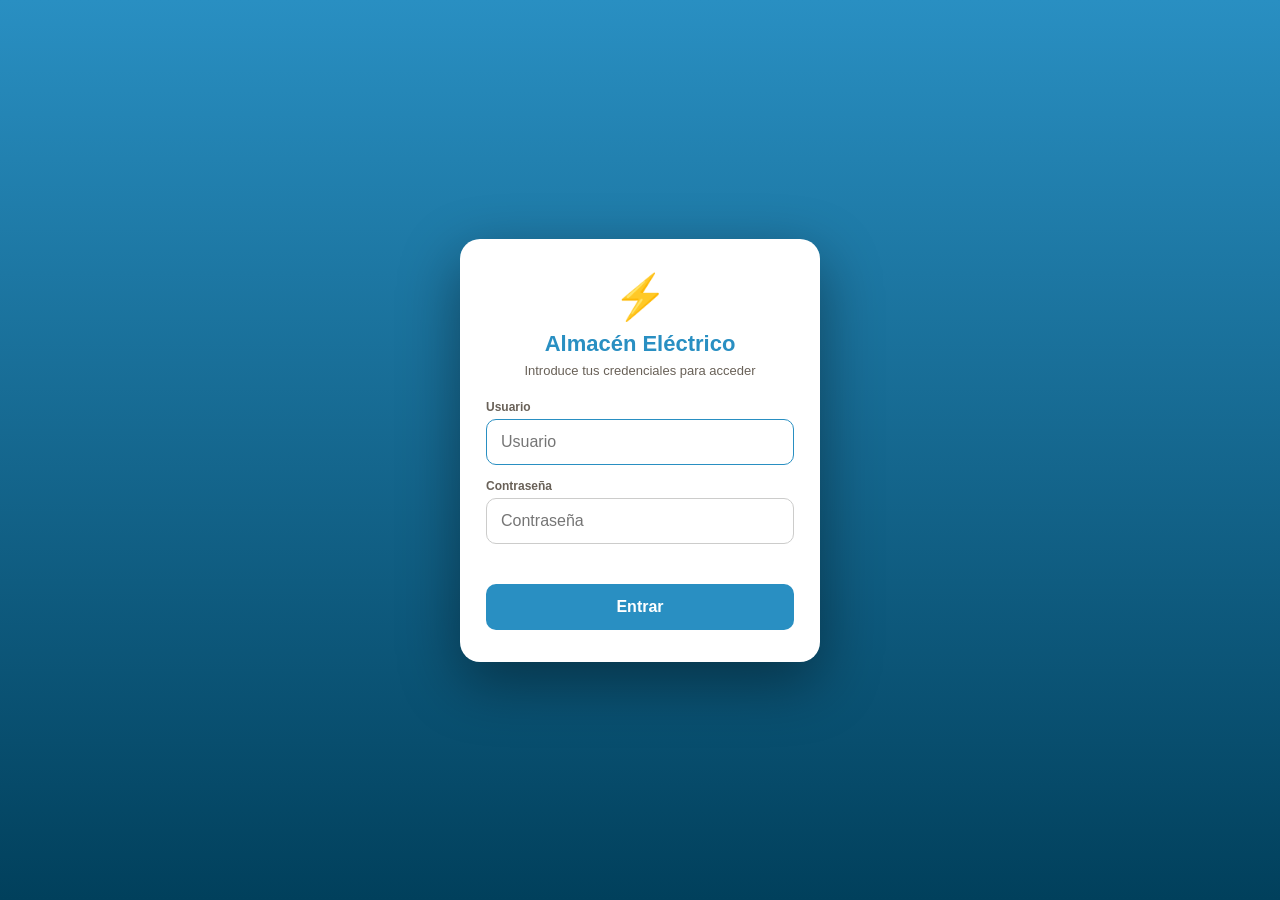
==== commit c1bd4a6c: "feat: apariencia corporativa Newell Brands Aplica la guía de marca de Newell Brands a toda la app: -" ====
--- a/almacen-electrico/index.html
+++ b/almacen-electrico/index.html
@@ -2,12 +2,13 @@
 <html lang="es">
 <head>
 <meta charset="UTF-8">
+<meta http-equiv="Content-Security-Policy" content="object-src 'none'; base-uri 'self'; form-action 'self'">
 <meta name="viewport" content="width=device-width, initial-scale=1.0, viewport-fit=cover">
 <meta name="apple-mobile-web-app-capable" content="yes">
 <meta name="mobile-web-app-capable" content="yes">
 <meta name="apple-mobile-web-app-status-bar-style" content="black-translucent">
 <meta name="apple-mobile-web-app-title" content="Almacen">
-<meta name="theme-color" content="#1a1916">
+<meta name="theme-color" content="#298FC2">
 <link rel="manifest" href="manifest.json" id="manifest-link">
 <link rel="icon" href="icons/icon-192.png">
 <link rel="apple-touch-icon" href="icons/icon-192.png">
@@ -18,7 +19,6 @@
 <script src="https://cdnjs.cloudflare.com/ajax/libs/jspdf/2.5.1/jspdf.umd.min.js" integrity="sha384-JcnsjUPPylna1s1fvi1u12X5qjY5OL56iySh75FdtrwhO/SWXgMjoVqcKyIIWOLk" crossorigin="anonymous"></script>
 <script src="https://cdnjs.cloudflare.com/ajax/libs/jspdf-autotable/3.8.2/jspdf.plugin.autotable.min.js" integrity="sha384-fCAW/rDWORTbQXSiB7mOg0QtQ5c+r0f544y6XoKjuVva0nMBlCpNUjiFeG5iMdS3" crossorigin="anonymous"></script>
 <script src="https://cdn.jsdelivr.net/npm/@supabase/supabase-js@2.45.4/dist/umd/supabase.min.js" integrity="sha384-GFr3yTh5lJznCbZfpTtXnwboFsxqtTQoeTZCRHhE0579KrRmlCzen5AA8ohaB5ug" crossorigin="anonymous"></script>
-<link href="https://fonts.googleapis.com/css2?family=DM+Mono:wght@400;500&family=DM+Sans:wght@300;400;500;600;700&display=swap" rel="stylesheet">
 <link rel="stylesheet" href="../shared/app.css">
 </head>
 <body>
@@ -46,7 +46,7 @@
     <!-- Esta copia de la app es exclusiva del Almacén Eléctrico; no se permite cambiar de almacén -->
   </div>
 </div>
-<div class="app" id="app-root" style="display:none;">
+<div class="app" id="app-root" style="display:none;"><div id="init-error" role="alert" style="display:none;background:#fee2e2;color:#991b1b;border-radius:10px;padding:10px 14px;font-size:13px;margin:8px;"><b>⚠ No se pudo iniciar la app.</b> <span id="init-error-msg"></span> <button class="btn" onclick="arrancar()">Reintentar</button></div>
   <div class="topbar">
     <div class="logo" id="topbar-logo">⚡ Almacén Eléctrico</div>
     <div class="actions">
@@ -62,8 +62,8 @@
   </div>
 
   <div class="brandbar">
+    <div class="nwl-lockup"><img src="[data-uri]" alt="Newell Brands" class="brand-logo"><span class="nm">Almacén<br>eléctrico</span></div>
     <img src="[data-uri]" alt="Spontex" class="brand-logo">
-    <img src="[data-uri]" alt="Newell Brands" class="brand-logo">
   </div>
 
   <div class="page active" id="page-inicio">
@@ -112,7 +112,7 @@
     <div class="page-sub">Encuentra material por nombre o categoría</div>
     <div id="search-history-row" class="search-history"></div>
     <div class="search-bar"><input type="text" id="search-input" placeholder="Buscar nombre, referencia, marca..." oninput="onSearchInput()"><button class="btn" style="padding:13px 14px;" onclick="document.getElementById('ai-photo-file').click()" title="Buscar por foto con IA"><svg width="20" height="20" fill="none" stroke="currentColor" viewBox="0 0 24 24"><path d="M3 9a2 2 0 012-2h.93a2 2 0 001.66-.9l.82-1.2A2 2 0 0110.07 4h3.86a2 2 0 011.66.9l.82 1.2a2 2 0 001.66.9H19a2 2 0 012 2v9a2 2 0 01-2 2H5a2 2 0 01-2-2z" stroke-width="1.7"/><circle cx="12" cy="13" r="3" stroke-width="1.7"/></svg></button></div>
-    <input type="file" id="ai-photo-file" accept="image/*" capture="environment" style="display:none;" onchange="handleAIPhoto(event)">
+    <input type="file" id="ai-photo-file" accept="image/*" style="display:none;" onchange="handleAIPhoto(event)">
     <div class="seg"><button id="view-gallery" class="active" onclick="setView('gallery')">Galería</button><button id="view-list" onclick="setView('list')">Lista</button></div>
     <button class="btn btn-sm" id="btn-select-mode" onclick="toggleSelectMode()" style="width:100%;margin-bottom:14px;">Seleccionar varios</button>
     <div class="cats" id="cats"></div>
@@ -215,11 +215,9 @@
         <button class="btn btn-block btn-danger" onclick="askWipe()">Borrar todo el inventario</button>
       </div>
     </div>
-    <div class="card"><div class="card-h">Seguridad y contraseñas</div>
+    <div class="card"><div class="card-h">Seguridad y acceso</div>
       <div style="padding:16px;">
-        <p id="sec-help" style="font-size:13px;color:var(--text2);margin-bottom:14px;line-height:1.5;">Una sola contraseña protege Ajustes, eliminar artículos y movimientos, y mover material entre almacenes. Aquí puedes cambiarla y gestionar los accesos de los almacenes.</p>
-        <button class="btn btn-block btn-primary" style="margin-bottom:10px;" onclick="openChangePass()">Cambiar contraseña de Ajustes</button>
-        <button class="btn btn-block" style="margin-bottom:10px;" onclick="openUsers()">Usuario y contraseñas de almacenes</button>
+        <p id="sec-help" style="font-size:13px;color:var(--text2);margin-bottom:14px;line-height:1.5;">El acceso lo gestiona Supabase: cada persona entra con su propio usuario y los administradores se marcan allí. Usa el candado 🔒 de la parte superior para activar o quitar el modo administrador.</p>
         <button class="btn btn-block" onclick="lockAdmin()">Bloquear Ajustes ahora</button>
       </div>
     </div>
@@ -384,7 +382,7 @@
     </div>
     <div class="fg"><label class="fl">Nombre *</label><input type="text" class="fi" id="f-name" placeholder="Ej: Relé térmico Schneider LRD10" oninput="validateAddForm()"></div>
     <div class="fg"><label class="fl">Categoría *</label><select class="fi" id="f-cat" onchange="checkNewCat();renderCatChips();"></select></div>
-    <div class="fg" id="newcat-zone" style="display:none;"><label class="fl">Nueva categoría</label><input type="text" class="fi" id="f-newcat" placeholder="Nombre de la nueva categoría"></div>
+    <div class="fg" id="newcat-zone" style="display:none;"><label class="fl">Nueva categoría</label><input type="text" class="fi" id="f-newcat" maxlength="60" placeholder="Nombre de la nueva categoría"></div>
     <div class="fg"><label class="fl">Familias adicionales (opcional)</label><div class="msub" style="margin:0 0 8px;">Toca para añadir el material a más familias. Aparecerá al filtrar por cualquiera de ellas.</div><div id="f-cats-chips" class="cats-chips"></div></div>
     <div class="fr">
       <div class="fg"><label class="fl">Estantería *</label><select class="fi" id="f-shelf" onchange="updateBaldaOptions()"></select></div>
@@ -480,7 +478,7 @@
     <div id="scale-ctrl" style="margin:4px 0 12px;">
       <div style="display:flex;justify-content:space-between;align-items:center;margin-bottom:4px;">
         <label style="font-size:12px;font-weight:700;color:var(--text2);text-transform:uppercase;letter-spacing:0.4px;">Tamaño del contenido</label>
-        <strong id="scale-val" style="font-family:'DM Mono',monospace;">100%</strong>
+        <strong id="scale-val" style="font-family:Arial,sans-serif;">100%</strong>
       </div>
       <input type="range" id="scale-range" min="70" max="100" step="1" value="100" oninput="setLabelScale(this.value)" style="width:100%;">
       <div style="font-size:11px;color:var(--text3);margin-top:4px;">Reduce el contenido y lo centra en cada pegatina, sin cambiar el salto entre etiquetas. Útil si la impresora recorta los bordes.</div>
@@ -565,32 +563,6 @@
   </div>
 </div>
 
-<!-- CONTRASEÑA PARA BORRAR -->
-<div class="modal-bg center" id="modal-pass">
-  <div class="modal small">
-    <h2>Contraseña requerida</h2>
-    <div class="msub">Introduce la contraseña para borrar todo el inventario.</div>
-    <div class="fg"><input type="password" class="fi" id="pass-input" placeholder="Contraseña" onkeydown="if(event.key==='Enter')checkWipePass()"></div>
-    <div class="fr">
-      <button class="btn" onclick="closeModal('modal-pass')">Cancelar</button>
-      <button class="btn btn-primary" onclick="checkWipePass()">Continuar</button>
-    </div>
-  </div>
-</div>
-
-<!-- CONTRASEÑA PARA BORRAR LÍNEA DE MOVIMIENTO -->
-<div class="modal-bg center" id="modal-mov-del">
-  <div class="modal small">
-    <h2>Borrar línea</h2>
-    <div class="msub" id="mov-del-msg">Introduce la contraseña para borrar esta línea de movimiento.</div>
-    <div class="fg"><input type="password" class="fi" id="mov-del-pass" placeholder="Contraseña" onkeydown="if(event.key==='Enter')confirmDeleteMov()"></div>
-    <div class="fr">
-      <button class="btn" onclick="closeModal('modal-mov-del')">Cancelar</button>
-      <button class="btn btn-danger" onclick="confirmDeleteMov()">Borrar línea</button>
-    </div>
-  </div>
-</div>
-
 <!-- INFO / RESULTADO DIAGNÓSTICO -->
 <div class="modal-bg center" id="modal-info">
   <div class="modal small">
@@ -619,7 +591,7 @@
 <div class="modal-bg center" id="modal-unlock">
   <div class="modal small">
     <h2>🔒 Acción protegida</h2>
-    <div class="msub" id="unlock-msg">Introduce la contraseña de Ajustes para continuar. Una vez desbloqueado, no te la volverá a pedir mientras tengas la app abierta.</div>
+    <div class="msub" id="unlock-msg"></div>
     <div class="fg"><input type="password" class="fi" id="unlock-pass" placeholder="Contraseña" onkeydown="if(event.key==='Enter')submitUnlock()"></div>
     <div class="fr">
       <button class="btn" onclick="closeModal('modal-unlock');pendingAdminAction=null;">Cancelar</button>
@@ -666,37 +638,6 @@
     <div id="layout-editor"></div>
     <button class="btn btn-block btn-primary" style="margin-top:14px;" onclick="saveLayout()">Guardar distribución</button>
     <button class="btn btn-block" style="margin-top:10px;" onclick="closeModal('modal-layout')">Cancelar</button>
-  </div>
-</div>
-
-<!-- CAMBIAR CONTRASEÑA DE AJUSTES -->
-<div class="modal-bg center" id="modal-change-pass">
-  <div class="modal small">
-    <h2>Cambiar contraseña de Ajustes</h2>
-    <div class="msub">Es la contraseña única que protege Ajustes, eliminar artículos y movimientos, y mover material entre almacenes.</div>
-    <div class="fg"><label class="fl">Contraseña actual</label><input type="password" class="fi" id="cp-cur" placeholder="Actual"></div>
-    <div class="fg"><label class="fl">Nueva contraseña</label><input type="password" class="fi" id="cp-new" placeholder="Nueva"></div>
-    <div class="fg"><label class="fl">Repite la nueva</label><input type="password" class="fi" id="cp-new2" placeholder="Repite la nueva"></div>
-    <div class="fr">
-      <button class="btn" onclick="closeModal('modal-change-pass')">Cancelar</button>
-      <button class="btn btn-primary" onclick="saveAdminPass()">Guardar</button>
-    </div>
-  </div>
-</div>
-
-<!-- USUARIOS Y CONTRASEÑAS DE LOS ALMACENES -->
-<div class="modal-bg center" id="modal-users">
-  <div class="modal small">
-    <h2>Usuario y contraseñas de almacenes</h2>
-    <div class="msub">Son los datos que se piden al entrar en cada almacén. El usuario es común a los dos.</div>
-    <div class="fg"><label class="fl">Usuario (común)</label><input type="text" class="fi" id="us-user"></div>
-    <div class="fg"><label class="fl">Contraseña · ⚡ Almacén Eléctrico</label><input type="password" class="fi" id="us-pass-e" autocomplete="new-password"></div>
-    <div class="fg"><label class="fl">Contraseña · 🔧 Almacén Mecánico</label><input type="password" class="fi" id="us-pass-m" autocomplete="new-password"></div>
-    <div style="font-size:12px;color:var(--text3);margin-bottom:12px;line-height:1.4;">El cambio se aplica en este dispositivo al instante y se sincroniza con los demás cuando descargan de la nube.</div>
-    <div class="fr">
-      <button class="btn" onclick="closeModal('modal-users')">Cancelar</button>
-      <button class="btn btn-primary" onclick="saveUsers()">Guardar</button>
-    </div>
   </div>
 </div>
 
--- a/shared/app.css
+++ b/shared/app.css
@@ -1,45 +1,47 @@
 /* ===== LOGIN ===== */
-#login-screen{position:fixed;inset:0;background:#1a1916;display:flex;align-items:center;justify-content:center;z-index:10000;padding:24px;}
+#login-screen{position:fixed;inset:0;background:linear-gradient(180deg,var(--nwl-blue),var(--nwl-navy));display:flex;align-items:center;justify-content:center;z-index:10000;padding:24px;}
 .login-box{background:#fff;border-radius:20px;padding:32px 26px;width:100%;max-width:360px;box-shadow:0 20px 60px rgba(0,0,0,0.4);text-align:center;}
 .login-logo{font-size:44px;margin-bottom:8px;}
-.login-box h1{font-size:22px;margin-bottom:6px;color:#1a1916;}
-.login-sub{font-size:13px;color:#6b6760;margin-bottom:22px;}
+.login-box h1{font-size:22px;margin-bottom:6px;color:var(--nwl-blue);}
+.login-sub{font-size:13px;color:var(--nwl-gray);margin-bottom:22px;}
 .login-fg{text-align:left;margin-bottom:14px;}
-.login-fg label{display:block;font-size:12px;font-weight:600;color:#6b6760;margin-bottom:5px;}
-.login-fg input{width:100%;box-sizing:border-box;padding:13px 14px;border:1.5px solid #d8d5cf;border-radius:10px;font-size:16px;}
-.login-fg input:focus{outline:none;border-color:#1a1916;}
+.login-fg label{display:block;font-size:12px;font-weight:600;color:var(--nwl-gray);margin-bottom:5px;}
+.login-fg input{width:100%;box-sizing:border-box;padding:13px 14px;border:1.5px solid var(--nwl-lightgray);border-radius:10px;font-size:16px;}
+.login-fg input:focus{outline:none;border-color:var(--nwl-blue);}
 .login-error{color:#b91c1c;font-size:13px;min-height:18px;margin-bottom:8px;font-weight:600;}
-.login-btn{width:100%;padding:14px;background:#1a1916;color:#fff;border:none;border-radius:10px;font-size:16px;font-weight:600;cursor:pointer;}
+.login-btn{width:100%;padding:14px;background:var(--nwl-blue);color:#fff;border:none;border-radius:10px;font-size:16px;font-weight:600;cursor:pointer;}
 .login-btn:active{opacity:0.85;}
-#warehouse-screen{position:fixed;inset:0;background:#1a1916;display:none;align-items:center;justify-content:center;z-index:10001;padding:24px;}
+#warehouse-screen{position:fixed;inset:0;background:linear-gradient(180deg,var(--nwl-blue),var(--nwl-navy));display:none;align-items:center;justify-content:center;z-index:10001;padding:24px;}
 .wh-box{background:#fff;border-radius:20px;padding:30px 24px;width:100%;max-width:380px;box-shadow:0 20px 60px rgba(0,0,0,0.4);text-align:center;}
-.wh-box h1{font-size:21px;margin-bottom:6px;color:#1a1916;}
+.wh-box h1{font-size:21px;margin-bottom:6px;color:var(--nwl-blue);}
 .wh-box .login-sub{margin-bottom:22px;}
 .wh-btn{display:flex;align-items:center;gap:14px;width:100%;box-sizing:border-box;padding:18px;margin-bottom:14px;border:1.5px solid #d8d5cf;border-radius:14px;background:#fff;cursor:pointer;text-align:left;transition:border-color .12s,background .12s;}
-.wh-btn:active{background:#f5f4f0;}
+.wh-btn:active{background:#e6f3fa;}
 .wh-btn .wh-ic{font-size:34px;line-height:1;flex-shrink:0;}
-.wh-btn .wh-tx{font-size:17px;font-weight:700;color:#1a1916;}
-.wh-btn .wh-tx small{display:block;font-size:12px;font-weight:500;color:#6b6760;margin-top:2px;}
-.login-back{background:none;border:none;color:#6b6760;font-size:13px;font-weight:600;cursor:pointer;margin-top:6px;padding:6px;}
+.wh-btn .wh-tx{font-size:17px;font-weight:700;color:var(--nwl-blue);}
+.wh-btn .wh-tx small{display:block;font-size:12px;font-weight:500;color:var(--nwl-gray);margin-top:2px;}
+.login-back{background:none;border:none;color:var(--nwl-gray);font-size:13px;font-weight:600;cursor:pointer;margin-top:6px;padding:6px;}
+/* Marca Newell Brands: NWL Blue dominante, NWL Gray para el texto, Arial en todo */
 :root{
-  --bg:#f5f4f0;--surface:#fff;--surface2:#eeecea;--border:#d8d5cf;--border2:#c8c4bc;
-  --text:#1a1916;--text2:#6b6760;--text3:#9b9890;--accent:#1a1916;--accent-text:#f5f4f0;
-  --blue-bg:#eff6ff;--blue-text:#1d4ed8;--green-bg:#f0fdf4;--green-text:#15803d;
+  --nwl-blue:#298FC2;--nwl-gray:#696158;--nwl-navy:#01405C;--nwl-lightblue:#A3D4EC;--nwl-lightgray:#CCCCCB;--nwl-ember:#EEB927;--nwl-coral:#E34154;
+  --bg:#ffffff;--surface:#fff;--surface2:#f0f0ef;--border:#CCCCCB;--border2:#CCCCCB;
+  --text:#696158;--text2:#696158;--text3:#8a837c;--accent:#298FC2;--accent-text:#ffffff;
+  --blue-bg:#e6f3fa;--blue-text:#298FC2;--green-bg:#f0fdf4;--green-text:#15803d;
   --amber-bg:#fffbeb;--amber-text:#b45309;--red-bg:#fef2f2;--red-text:#b91c1c;
   --radius:12px;--radius-sm:8px;
 }
 *{box-sizing:border-box;margin:0;padding:0;-webkit-tap-highlight-color:transparent;}
-html,body{font-family:'DM Sans',sans-serif;background:var(--bg);color:var(--text);min-height:100vh;font-size:16px;}
+html,body{font-family:Arial,sans-serif;background:var(--bg);color:var(--text);min-height:100vh;font-size:16px;touch-action:manipulation;}
 input,select,button,textarea{font-family:inherit;font-size:16px;}
 .app{padding-bottom:84px;max-width:1100px;margin:0 auto;}
-.topbar{position:sticky;top:0;z-index:50;background:var(--text);color:var(--accent-text);padding:14px 18px;padding-top:calc(14px + env(safe-area-inset-top));display:flex;align-items:center;justify-content:space-between;}
+.topbar{position:sticky;top:0;z-index:50;background:linear-gradient(90deg,var(--nwl-blue),var(--nwl-navy));color:#fff;padding:14px 18px;padding-top:calc(14px + env(safe-area-inset-top));display:flex;align-items:center;justify-content:space-between;}
 .topbar .logo{font-size:18px;font-weight:700;display:flex;align-items:center;gap:8px;}
 .topbar .actions{display:flex;gap:8px;}
 .topbar{flex-wrap:wrap;row-gap:8px;}
 .whbar{flex-basis:100%;display:flex;align-items:center;gap:8px;font-size:13px;min-width:0;}
 .whbar:empty{display:none;}
 .wh-tab{padding:5px 12px;border-radius:999px;background:rgba(255,255,255,.14);color:inherit;text-decoration:none;font-weight:600;white-space:nowrap;}
-.wh-tab.active{background:var(--accent-text);color:var(--text);}
+.wh-tab.active{background:#fff;color:var(--nwl-blue);}
 .wh-lock{margin-left:auto;border:0;background:rgba(255,255,255,.14);color:inherit;border-radius:999px;padding:5px 10px;cursor:pointer;font:inherit;font-weight:600;white-space:nowrap;}
 .wh-user + .wh-lock{margin-left:0;}
 .offline-bar{flex-basis:100%;background:#b45309;color:#fff;border-radius:8px;padding:6px 10px;font-size:13px;font-weight:600;line-height:1.3;}
@@ -51,7 +53,10 @@
 .icon-btn:active{background:rgba(255,255,255,0.25);}
 .icon-btn svg{width:20px;height:20px;}
 .logo-chip{display:flex;align-items:center;gap:8px;background:#fff;border-radius:8px;padding:5px 10px;box-shadow:0 1px 3px rgba(0,0,0,0.2);}
-.brandbar{display:flex;align-items:center;justify-content:center;gap:36px;background:#fff;padding:11px 18px;border-bottom:1px solid var(--border);}
+.brandbar{display:flex;align-items:center;justify-content:space-between;gap:24px;background:#fff;padding:12px 18px;border-bottom:1px solid var(--border);}
+/* Estructura oficial de nombres de Newell: logo + nombre en Arial Bold mayúsculas, NWL Blue, en dos líneas */
+.nwl-lockup{display:flex;align-items:center;gap:12px;}
+.nwl-lockup .nm{color:var(--nwl-blue);font-weight:700;font-size:12px;line-height:1.15;letter-spacing:.3px;text-transform:uppercase;border-left:1px solid var(--nwl-lightgray);padding-left:12px;}
 .brandbar .brand-logo{height:30px;width:auto;display:block;}
 .logo-chip .brand-logo{height:22px;width:auto;display:block;}
 .logo-chip .brand-sep{width:1px;height:20px;background:#e0ddd6;flex-shrink:0;}
@@ -66,7 +71,7 @@
 @media(max-width:380px){.sync-badge #sync-text{display:none;}.sync-badge{padding:0 9px;}.brandbar{gap:24px;padding:9px 14px;}.brandbar .brand-logo{height:26px;}}
 .page{display:none;padding:18px;}
 .page.active{display:block;}
-.page-title{font-size:22px;font-weight:700;letter-spacing:-0.5px;margin-bottom:4px;}
+.page-title{font-size:22px;font-weight:700;color:var(--nwl-blue);margin-bottom:4px;}
 .page-sub{font-size:14px;color:var(--text2);margin-bottom:20px;}
 .page-head-row{display:flex;justify-content:space-between;align-items:flex-start;margin-bottom:20px;}
 .stats{display:grid;grid-template-columns:repeat(2,1fr);gap:10px;margin-bottom:20px;}
@@ -79,15 +84,16 @@
 .shelf-group{background:var(--surface);border:1px solid var(--border);border-radius:var(--radius);overflow:hidden;}
 .shelf-group-head{display:flex;align-items:center;gap:8px;padding:15px 16px;cursor:pointer;user-select:none;-webkit-tap-highlight-color:transparent;}
 .shelf-group-head:active{background:var(--surface2);}
-.shelf-group-head .shelf-count{font-size:12px;color:var(--text3);font-family:'DM Mono',monospace;margin-right:4px;}
+.shelf-group-head .shelf-count{font-size:12px;color:var(--text3);font-family:Arial,sans-serif;margin-right:4px;}
 .shelf-group-head .chev{transition:transform .2s;color:var(--text3);flex-shrink:0;}
 .shelf-group-head.open .chev{transform:rotate(180deg);}
 .shelf-group-head.open{border-bottom:1px solid var(--border);}
 .shelf-group-body{padding:10px;}
 .shelf-group-body .items-grid{margin:0;}
-.stat .l{font-size:11px;font-family:'DM Mono',monospace;text-transform:uppercase;letter-spacing:0.5px;color:var(--text3);margin-bottom:4px;}
-.stat .v{font-size:28px;font-weight:700;letter-spacing:-1px;}
-.stat .v.warn{color:#d97706;}.stat .v.danger{color:#dc2626;}
+.stat .l{font-size:12px;color:var(--nwl-gray);margin-bottom:4px;}
+.stat .v{font-size:28px;font-weight:700;color:var(--nwl-blue);}
+.stat:has(.v.warn){border-left:4px solid var(--nwl-ember);}
+.stat .v.warn{color:var(--nwl-gray);}.stat .v.danger{color:var(--nwl-coral);}
 .card{background:var(--surface);border:1px solid var(--border);border-radius:var(--radius);overflow:hidden;margin-bottom:14px;}
 .mov-home-list{max-height:320px;overflow-y:auto;}
 .mov-row{display:flex;align-items:center;gap:10px;padding:10px 14px;border-bottom:1px solid var(--border);}
@@ -98,7 +104,7 @@
 .mov-row .mv-main{flex:1;min-width:0;}
 .mov-row .mv-name{font-size:13.5px;font-weight:600;line-height:1.25;}
 .mov-row .mv-meta{font-size:11.5px;color:var(--text3);margin-top:2px;line-height:1.3;}
-.mov-row .mv-diff{font-weight:700;font-family:'DM Mono',monospace;font-size:14px;flex-shrink:0;}
+.mov-row .mv-diff{font-weight:700;font-family:Arial,sans-serif;font-size:14px;flex-shrink:0;}
 .mov-row .mv-diff.in{color:#217346;}
 .mov-row .mv-compra{color:#8a5a00;font-weight:700;}
 .mov-row .mv-diff.out{color:#c00000;}
@@ -121,21 +127,21 @@
 .item-body{padding:10px 12px;}
 .item-name{font-size:13.5px;font-weight:600;line-height:1.3;margin-bottom:6px;display:-webkit-box;-webkit-line-clamp:2;-webkit-box-orient:vertical;overflow:hidden;}
 .item-meta{display:flex;flex-wrap:wrap;gap:5px;}
-.badge{display:inline-flex;align-items:center;font-size:11px;font-weight:500;padding:2px 7px;border-radius:99px;font-family:'DM Mono',monospace;}
+.badge{display:inline-flex;align-items:center;font-size:11px;font-weight:500;padding:2px 7px;border-radius:99px;font-family:Arial,sans-serif;}
 .badge-loc{background:var(--blue-bg);color:var(--blue-text);}
 .badge-cat2{background:var(--surface2);color:var(--text2);border:1px solid var(--border);}
 .loc-box{display:flex;align-items:center;gap:12px;background:var(--blue-bg);color:var(--blue-text);border-radius:12px;padding:14px 16px;margin-bottom:14px;}
 .loc-box svg{flex-shrink:0;}
 .loc-box .loc-label{font-size:11px;text-transform:uppercase;letter-spacing:0.5px;opacity:0.7;font-weight:600;}
-.loc-box .loc-value{font-size:17px;font-weight:700;font-family:'DM Mono',monospace;margin-top:2px;}
+.loc-box .loc-value{font-size:17px;font-weight:700;font-family:Arial,sans-serif;margin-top:2px;}
 .cats-chips{display:flex;flex-wrap:wrap;gap:7px;}
 .cat-chip{padding:7px 13px;border-radius:20px;border:1.5px solid var(--border2);background:var(--surface);font-size:13px;font-weight:600;color:var(--text2);cursor:pointer;user-select:none;-webkit-tap-highlight-color:transparent;}
 .cat-chip.on{background:var(--accent);color:var(--accent-text);border-color:var(--accent);}
 .cat-chip.disabled{opacity:0.4;pointer-events:none;}
 .badge-cat{background:var(--surface2);color:var(--text2);}
-.badge-ok{background:var(--green-bg);color:var(--green-text);}
-.badge-low{background:var(--amber-bg);color:var(--amber-text);}
-.badge-out{background:var(--red-bg);color:var(--red-text);}
+.badge-ok{background:var(--nwl-lightblue);color:var(--nwl-navy);}
+.badge-low{background:var(--nwl-ember);color:var(--nwl-navy);}
+.badge-out{background:var(--nwl-coral);color:#fff;}
 .btn{display:inline-flex;align-items:center;justify-content:center;gap:7px;padding:12px 18px;border-radius:var(--radius-sm);font-size:15px;font-weight:600;cursor:pointer;border:1px solid var(--border);background:var(--surface);color:var(--text);}
 .btn:active{opacity:0.7;}
 .btn-primary{background:var(--accent);color:var(--accent-text);border-color:var(--accent);}
@@ -144,7 +150,7 @@
 .btn svg{width:18px;height:18px;}
 .btn-sm{padding:8px 12px;font-size:13px;}
 .fg{margin-bottom:16px;}
-.fl{display:block;font-size:12px;font-weight:600;color:var(--text2);margin-bottom:6px;font-family:'DM Mono',monospace;text-transform:uppercase;letter-spacing:0.3px;}
+.fl{display:block;font-size:12px;font-weight:600;color:var(--text2);margin-bottom:6px;font-family:Arial,sans-serif;text-transform:uppercase;letter-spacing:0.3px;}
 .fi{width:100%;padding:13px 14px;border:1px solid var(--border);border-radius:var(--radius-sm);background:var(--surface);}
 .fi:focus{outline:none;border-color:var(--accent);}
 .fr{display:grid;grid-template-columns:1fr 1fr;gap:12px;}
@@ -158,7 +164,7 @@
 .photo-preview .rotate svg{width:18px;height:18px;}
 .bottomnav{position:fixed;bottom:0;left:0;right:0;background:var(--surface);border-top:1px solid var(--border);display:flex;z-index:60;padding-bottom:env(safe-area-inset-bottom);}
 .navbtn{flex:1;border:none;background:none;padding:10px 4px 8px;display:flex;flex-direction:column;align-items:center;gap:3px;cursor:pointer;color:var(--text3);}
-.navbtn.active{color:var(--text);}
+.navbtn.active{color:var(--nwl-blue);}
 .navbtn svg{width:22px;height:22px;}
 .navbtn span{font-size:10.5px;font-weight:600;}
 .navbtn.add-btn .plus{background:var(--accent);color:var(--accent-text);width:44px;height:44px;border-radius:50%;display:flex;align-items:center;justify-content:center;margin-top:-22px;box-shadow:0 4px 12px rgba(0,0,0,0.2);}
@@ -167,6 +173,7 @@
 .modal-bg.open{display:flex;}
 .modal-bg.center{align-items:center;}
 .modal-bg#modal-ai{z-index:201;}
+.modal-bg#modal-detail{z-index:202;}
 .modal-bg#modal-confirm{z-index:310;}
 .modal-bg#modal-unlock{z-index:310;}
 .modal{background:var(--surface);border-radius:20px 20px 0 0;width:100%;max-width:600px;max-height:92vh;overflow-y:auto;padding:20px;animation:slideup 0.25s;}
@@ -190,9 +197,9 @@
 .price-hist{background:var(--surface2);border-radius:12px;padding:14px 16px;margin-top:6px;margin-bottom:8px;}
 .price-hist-h{font-size:12px;font-weight:700;text-transform:uppercase;letter-spacing:0.5px;color:var(--text2);margin-bottom:10px;}
 .price-hist-avg{display:flex;justify-content:space-between;font-size:14px;padding-bottom:10px;margin-bottom:10px;border-bottom:1px solid var(--border2);}
-.price-hist-avg .v{font-weight:700;font-family:'DM Mono',monospace;}
+.price-hist-avg .v{font-weight:700;font-family:Arial,sans-serif;}
 .price-hist-row{display:flex;justify-content:space-between;align-items:baseline;font-size:12.5px;padding:5px 0;color:var(--text2);}
-.price-hist-row .ph-price{font-weight:700;color:var(--text);font-family:'DM Mono',monospace;}
+.price-hist-row .ph-price{font-weight:700;color:var(--text);font-family:Arial,sans-serif;}
 .price-hist-row .ph-meta{text-align:right;}
 .price-hist-empty{font-size:12.5px;color:var(--text3);}
 .stepper{display:flex;align-items:center;border:1px solid var(--border);border-radius:var(--radius-sm);overflow:hidden;}
@@ -205,7 +212,7 @@
 .map-shelves{display:grid;grid-template-columns:repeat(auto-fill,minmax(130px,1fr));gap:10px;}
 .shelf-box{background:var(--surface);border:1px solid var(--border);border-radius:var(--radius);padding:12px;cursor:pointer;position:relative;}
 .shelf-box:active{border-color:var(--accent);}
-.shelf-box .sh-name{font-size:13px;font-weight:700;margin-bottom:8px;font-family:'DM Mono',monospace;padding-right:24px;}
+.shelf-box .sh-name{font-size:13px;font-weight:700;margin-bottom:8px;font-family:Arial,sans-serif;padding-right:24px;}
 .shelf-box .sh-edit{position:absolute;top:10px;right:10px;width:24px;height:24px;border:none;background:var(--surface2);border-radius:6px;display:flex;align-items:center;justify-content:center;cursor:pointer;color:var(--text2);}
 .shelf-box .sh-edit svg{width:14px;height:14px;}
 .shelf-balda{display:flex;align-items:center;gap:6px;margin-bottom:4px;font-size:11px;}
@@ -213,7 +220,7 @@
 .balda-dot.occ{background:var(--blue-bg);border-color:#bfdbfe;}
 .balda-dot.low{background:var(--amber-bg);border-color:#fde68a;}
 .balda-dot.out{background:var(--red-bg);border-color:#fecaca;}
-.balda-count{color:var(--text3);font-family:'DM Mono',monospace;margin-left:auto;}
+.balda-count{color:var(--text3);font-family:Arial,sans-serif;margin-left:auto;}
 #qr-reader{width:100%;border-radius:var(--radius);overflow:hidden;margin-bottom:16px;}
 .qr-display{text-align:center;padding:20px;}
 .qr-display canvas,.qr-display img{margin:0 auto;}
@@ -240,10 +247,10 @@
 .map-canvas.editing{touch-action:auto;}
 .map-node{position:absolute;border-radius:8px;display:flex;flex-direction:column;align-items:center;justify-content:center;font-size:11px;font-weight:700;text-align:center;cursor:pointer;user-select:none;padding:4px;box-shadow:0 1px 3px rgba(0,0,0,0.12);overflow:hidden;box-sizing:border-box;}
 .map-node.shelf{background:var(--surface);border:1.5px solid var(--border2);}
-.map-node.shelf .nname{font-family:'DM Mono',monospace;line-height:1.1;color:var(--text);width:100%;overflow-wrap:break-word;word-break:break-word;hyphens:auto;}
-.map-node.shelf .ncount{font-size:9px;color:var(--text3);font-family:'DM Mono',monospace;margin-top:2px;}
+.map-node.shelf .nname{font-family:Arial,sans-serif;line-height:1.1;color:var(--text);width:100%;overflow-wrap:break-word;word-break:break-word;hyphens:auto;}
+.map-node.shelf .ncount{font-size:9px;color:var(--text3);font-family:Arial,sans-serif;margin-top:2px;}
 .map-node.shelf .nbar{position:absolute;left:0;bottom:0;height:3px;border-radius:0 0 6px 6px;}
-.map-node.aisle{background:var(--surface2);border:1px dashed var(--border2);color:var(--text2);font-family:'DM Mono',monospace;text-transform:uppercase;letter-spacing:0.5px;}
+.map-node.aisle{background:var(--surface2);border:1px dashed var(--border2);color:var(--text2);font-family:Arial,sans-serif;text-transform:uppercase;letter-spacing:0.5px;}
 .map-node.aisle span{width:100%;overflow-wrap:break-word;word-break:break-word;line-height:1.1;}
 /* ===== ETIQUETAS QR ===== */
 .label-filters{display:flex;flex-wrap:wrap;gap:8px;margin-bottom:12px;}
@@ -266,7 +273,7 @@
 .label-qty{display:flex;align-items:center;gap:6px;flex-shrink:0;}
 .label-qty button{width:30px;height:30px;border:1px solid var(--border2);background:var(--surface2);border-radius:7px;font-size:18px;font-weight:600;cursor:pointer;color:var(--text);display:flex;align-items:center;justify-content:center;line-height:1;-webkit-tap-highlight-color:transparent;}
 .label-qty button:active{background:var(--accent);color:var(--accent-text);}
-.label-qty .qnum{min-width:24px;text-align:center;font-weight:700;font-family:'DM Mono',monospace;font-size:15px;}
+.label-qty .qnum{min-width:24px;text-align:center;font-weight:700;font-family:Arial,sans-serif;font-size:15px;}
 .label-qty .qstock{width:auto !important;padding:0 8px;font-size:12px !important;font-weight:700;color:var(--accent) !important;border-color:var(--accent) !important;}
 
 /* Contenedores de impresión: ocultos en pantalla, visibles solo al imprimir */
@@ -313,7 +320,7 @@
 .start-grid{display:grid;grid-template-columns:repeat(3,1fr);gap:6px;margin:8px 0 14px;}
 .start-grid.cols-4{grid-template-columns:repeat(4,1fr);gap:4px;}
 .start-grid.cols-4 .start-cell{aspect-ratio:48.5/25.4;font-size:11px;}
-.start-cell{aspect-ratio:70/37;border:1.5px solid var(--border2);border-radius:6px;display:flex;align-items:center;justify-content:center;font-size:13px;font-weight:600;color:var(--text2);cursor:pointer;font-family:'DM Mono',monospace;-webkit-tap-highlight-color:transparent;}
+.start-cell{aspect-ratio:70/37;border:1.5px solid var(--border2);border-radius:6px;display:flex;align-items:center;justify-content:center;font-size:13px;font-weight:600;color:var(--text2);cursor:pointer;font-family:Arial,sans-serif;-webkit-tap-highlight-color:transparent;}
 .start-cell.before{background:repeating-linear-gradient(45deg,var(--surface2),var(--surface2) 4px,transparent 4px,transparent 8px);color:var(--text3);}
 .start-cell.start{background:var(--accent);color:var(--accent-text);border-color:var(--accent);}
 .start-cell.after{background:var(--surface);}
@@ -419,7 +426,7 @@
 .sv2-orghint{font-size:12px;background:var(--amber-bg);color:var(--amber-text);border-radius:8px;padding:8px 10px;margin-bottom:10px;line-height:1.4;font-weight:500;}
 .sv2-sizebar{display:flex;align-items:center;gap:10px;background:var(--surface2);border-radius:8px;padding:8px 12px;margin-bottom:10px;font-size:12px;color:var(--text2);}
 .sv2-sizebar input[type=range]{flex:1;accent-color:var(--blue-text);}
-.sv2-sizebar #sv-size-pct{font-weight:700;font-family:'DM Mono',monospace;min-width:42px;text-align:right;color:var(--text);}
+.sv2-sizebar #sv-size-pct{font-weight:700;font-family:Arial,sans-serif;min-width:42px;text-align:right;color:var(--text);}
 .sv2-mini.sv2-sel{outline:2px solid var(--blue-text);box-shadow:0 0 0 3px var(--blue-bg);}
 .sv2-cells.org .sv2-hueco,.sv2-cells.org .sv2-gaveta{cursor:copy;}
 .sv2-cells.org .sv2-mini{cursor:grab;}
@@ -473,14 +480,14 @@
 .map-empty-btn{pointer-events:all;display:inline-flex;align-items:center;gap:6px;background:var(--accent);color:var(--accent-text);border:none;border-radius:var(--radius-sm);padding:10px 16px;font-size:14px;font-weight:600;cursor:pointer;}
 /* ===== GRÁFICO DASHBOARD ===== */
 .chart-wrap{background:var(--surface);border:1px solid var(--border);border-radius:var(--radius);padding:16px;margin-bottom:14px;}
-.chart-title{font-size:13px;font-weight:700;color:var(--text2);margin-bottom:14px;text-transform:uppercase;letter-spacing:0.3px;font-family:'DM Mono',monospace;}
+.chart-title{font-size:13px;font-weight:700;color:var(--text2);margin-bottom:14px;text-transform:uppercase;letter-spacing:0.3px;font-family:Arial,sans-serif;}
 .chart-bars{display:flex;align-items:flex-end;gap:6px;height:80px;}
 .chart-bar-group{flex:1;display:flex;flex-direction:column;align-items:center;gap:2px;}
 .chart-bar-pair{display:flex;gap:2px;align-items:flex-end;width:100%;}
 .chart-bar{flex:1;border-radius:3px 3px 0 0;min-height:2px;transition:height 0.3s;}
 .chart-bar.in{background:#22c55e;}
 .chart-bar.out{background:#ef4444;}
-.chart-label{font-size:9px;color:var(--text3);font-family:'DM Mono',monospace;white-space:nowrap;}
+.chart-label{font-size:9px;color:var(--text3);font-family:Arial,sans-serif;white-space:nowrap;}
 .chart-legend{display:flex;gap:14px;margin-top:10px;font-size:12px;color:var(--text2);}
 .chart-leg-dot{width:10px;height:10px;border-radius:2px;display:inline-block;margin-right:4px;}
 /* ===== HISTORIAL BÚSQUEDA ===== */
@@ -492,7 +499,7 @@
 .pag-btn{width:36px;height:36px;border:1px solid var(--border);background:var(--surface);border-radius:var(--radius-sm);cursor:pointer;display:flex;align-items:center;justify-content:center;font-size:14px;font-weight:600;color:var(--text2);}
 .pag-btn:disabled{opacity:0.3;cursor:default;}
 .pag-btn.active{background:var(--accent);color:var(--accent-text);border-color:var(--accent);}
-.pag-info{font-size:13px;color:var(--text2);font-family:'DM Mono',monospace;}
+.pag-info{font-size:13px;color:var(--text2);font-family:Arial,sans-serif;}
 /* ===== ESCÁNER DE FACTURAS ===== */
 .inv-scan-btn{display:flex;align-items:center;gap:8px;width:100%;margin-bottom:14px;background:var(--surface);border:1px dashed var(--accent);color:var(--accent);border-radius:var(--radius);padding:12px 16px;font-size:14px;font-weight:600;cursor:pointer;justify-content:center;}
 .inv-scan-btn:active{background:var(--accent);color:var(--accent-text);}
@@ -501,7 +508,7 @@
 .inv-line{background:var(--surface2);border:1px solid var(--border);border-radius:var(--radius);padding:12px 14px;display:flex;flex-direction:column;gap:6px;}
 .inv-line.done{opacity:0.5;}
 .inv-line-desc{font-size:14px;font-weight:600;color:var(--text);}
-.inv-line-info{font-size:12px;color:var(--text2);font-family:'DM Mono',monospace;}
+.inv-line-info{font-size:12px;color:var(--text2);font-family:Arial,sans-serif;}
 .inv-badge{display:inline-block;font-size:11px;font-weight:700;border-radius:99px;padding:2px 9px;margin-top:2px;}
 .inv-badge.pending{background:var(--orange-bg,#fff3e0);color:var(--orange-text,#b06000);}
 .inv-badge.assigned{background:var(--green-bg,#f0fdf4);color:var(--green-text,#16a34a);}
@@ -513,14 +520,14 @@
 .inv-srch-item:active{background:var(--border);}
 .inv-srch-name{font-size:14px;font-weight:600;}
 .inv-srch-sub{font-size:12px;color:var(--text2);}
-
-/* Escáner de facturas: cantidad y precio editables */
-.inv-line-edit{display:flex;flex-wrap:wrap;align-items:center;gap:8px;margin:6px 0;}
-.inv-line-edit label{font-size:12px;color:var(--text2);display:flex;align-items:center;gap:4px;}
-.inv-in{width:84px;padding:6px 8px;border:1px solid #d8d5cf;border-radius:8px;font:inherit;font-size:16px;background:#fff;color:inherit;}
-.inv-in.bad{border-color:#c00;background:#fff0f0;}
-
-/* Escáner de facturas: proveedor editable */
-.inv-prov{margin:6px 0 10px;}
-.inv-prov label{font-size:12px;color:var(--text2);display:block;}
-.inv-prov-in{width:100%;box-sizing:border-box;padding:8px 10px;border:1px solid #d8d5cf;border-radius:8px;font:inherit;font-size:16px;background:#fff;color:inherit;margin-top:4px;}
+
+/* Escáner de facturas: cantidad y precio editables */
+.inv-line-edit{display:flex;flex-wrap:wrap;align-items:center;gap:8px;margin:6px 0;}
+.inv-line-edit label{font-size:12px;color:var(--text2);display:flex;align-items:center;gap:4px;}
+.inv-in{width:84px;padding:6px 8px;border:1px solid #d8d5cf;border-radius:8px;font:inherit;font-size:16px;background:#fff;color:inherit;}
+.inv-in.bad{border-color:#c00;background:#fff0f0;}
+
+/* Escáner de facturas: proveedor editable */
+.inv-prov{margin:6px 0 10px;}
+.inv-prov label{font-size:12px;color:var(--text2);display:block;}
+.inv-prov-in{width:100%;box-sizing:border-box;padding:8px 10px;border:1px solid #d8d5cf;border-radius:8px;font:inherit;font-size:16px;background:#fff;color:inherit;margin-top:4px;}
